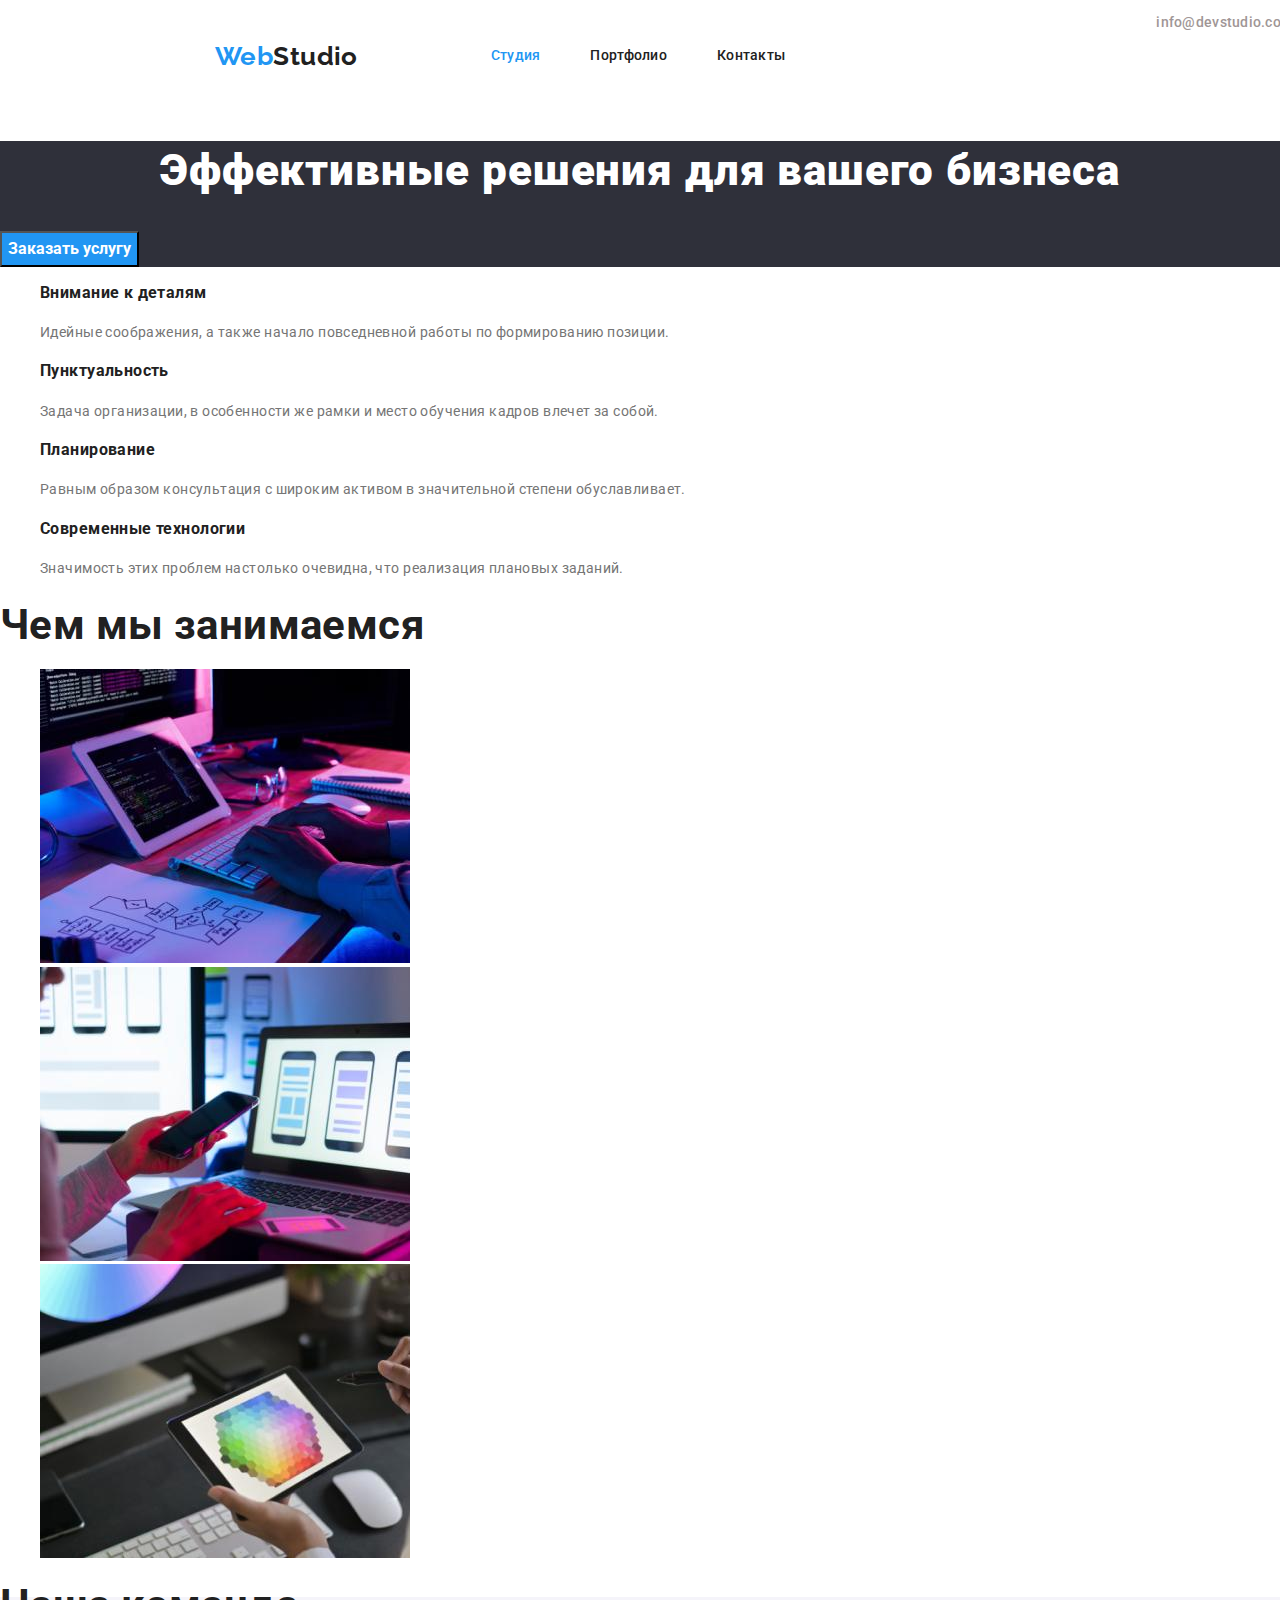
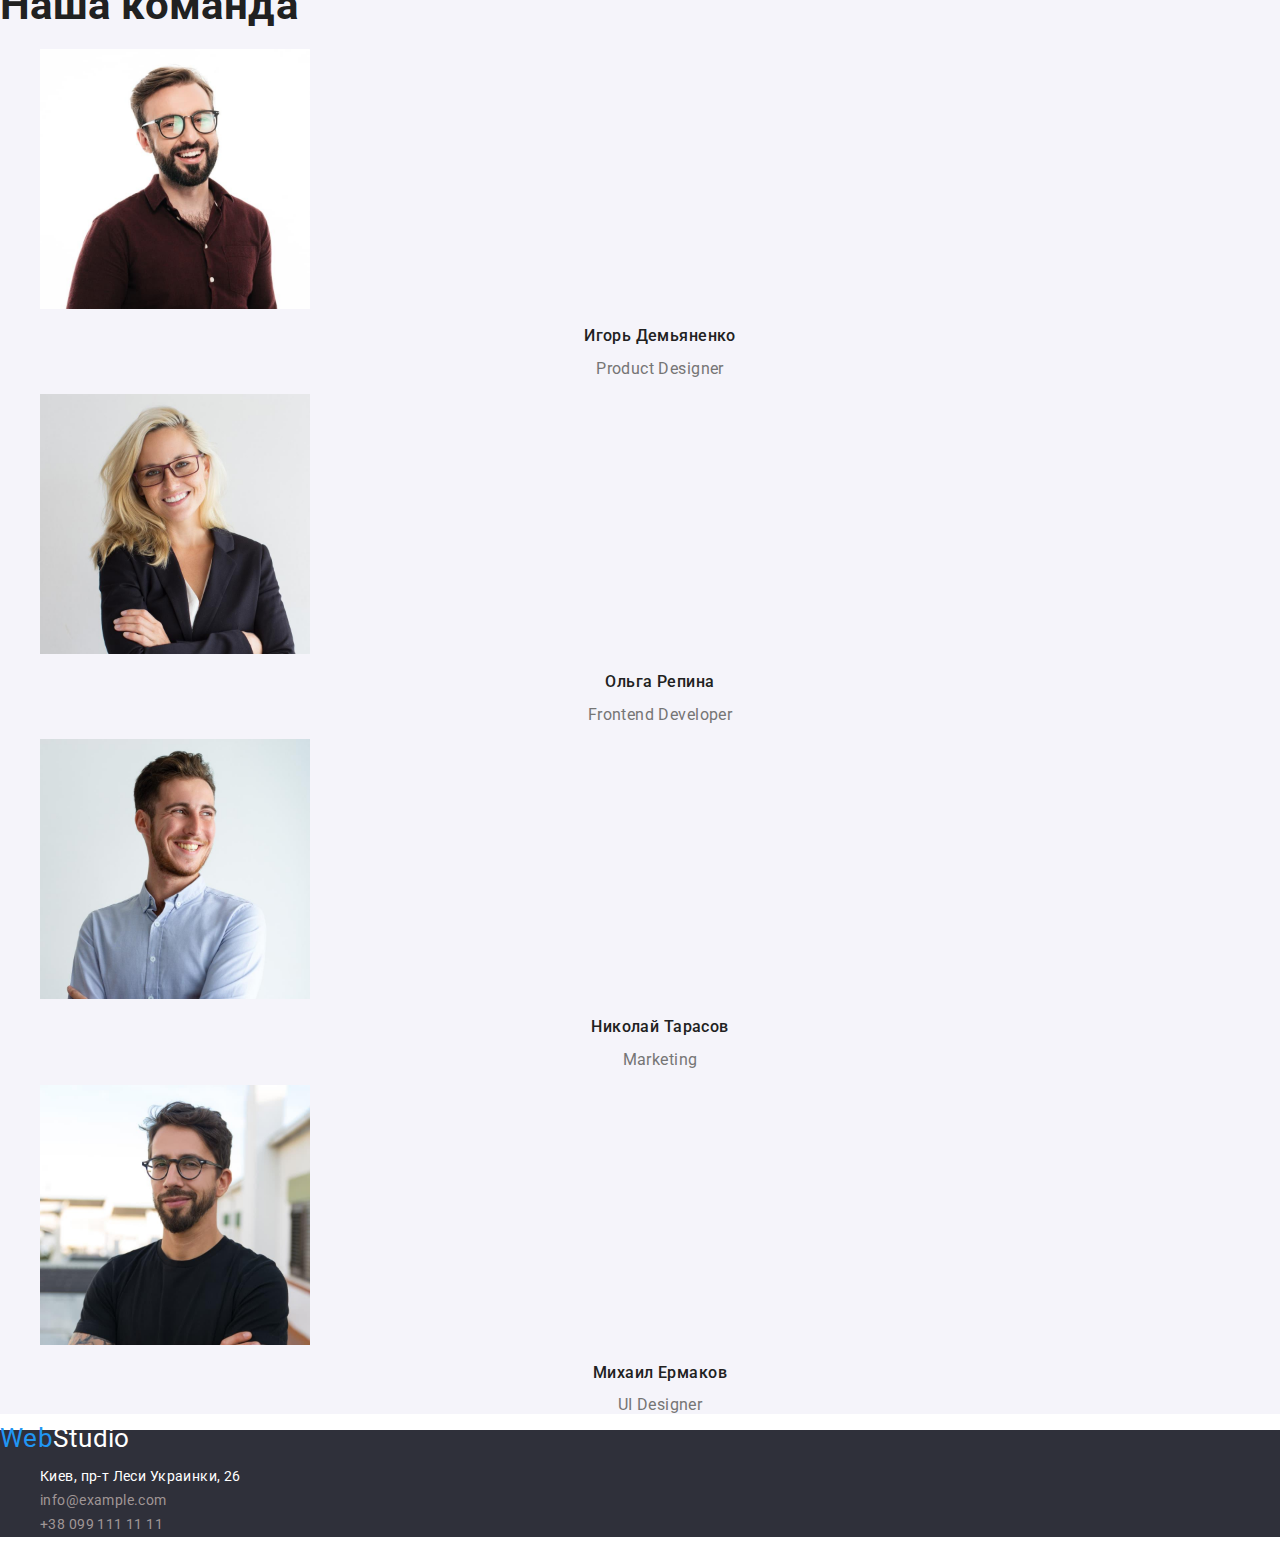
==== index.html @ 5908cf14 "header" ====
<!DOCTYPE html>
<html lang="ru">

<head>
    <meta charset="UTF-8">
    <meta http-equiv="X-UA-Compatible" content="IE=edge">
    <meta name="viewport" content="width=device-width, initial-scale=1.0">
    <title>Document</title>
    <link rel="preconnect" href="https://fonts.googleapis.com">
    <link rel="preconnect" href="https://fonts.gstatic.com" crossorigin>
    <link href="https://fonts.googleapis.com/css2?family=Raleway:wght@700&family=Roboto:wght@400;500;700&display=swap"
        rel="stylesheet">
    <link rel="stylesheet" href="./css/modern-normalize.css">
    <link rel="stylesheet" href="./css/styles.css">
</head>

<body>
    <!--хедер-->
    <header class="header">
        

            <a href="./index.html" class="logo"><span class="accent">Web</span>Studio</a>
            <ul class="site-nav">
                <li class="item"><a href="./index.html" class="link current">Студия</a></li>
                <li class="item"><a href="./portfolio.html" class="link">Портфолио</a></li>
                <li class="item"><a href="" class="link">Контакты</a></li>
            </ul>
        
        <ul class="contact">
            <li class="item"><a href="mailto:info@example.com" class="link">info@devstudio.com</a></li>
            <li class="item"><a href="tel:+380961111111" class="link">+38 096 111 11 11</a></li>
        </ul>
    </header>
    <main>
        <!-- Герой -->
        <section class="hero-text">
            <h1 class="text">Эффективные решения для вашего бизнеса</h1>
            <button type="button" class="button">Заказать услугу</button>
        </section>
        <!-- особеннности -->
        <section>
            <h2 hidden>особенности</h2>
            <ul class="features">
                <li>
                    <h3 class="title">Внимание к деталям</h3>
                    <p class="text">Идейные соображения, а также начало повседневной работы по формированию позиции.</p>
                </li>
                <li>
                    <h3 class="title">Пунктуальность</h3>
                    <p class="text">Задача организации, в особенности же рамки и место обучения кадров влечет за собой.
                    </p>
                </li>
                <li>
                    <h3 class="title">Планирование</h3>
                    <p class="text">Равным образом консультация с широким активом в значительной степени обуславливает.
                    </p>
                </li>
                <li>
                    <h3 class="title">Современные технологии</h3>
                    <p class="text">Значимость этих проблем настолько очевидна, что реализация плановых заданий.</p>
                </li>
            </ul>
        </section>
        <section>
            <!--что мы -->
            <h2 class="subject">Чем мы занимаемся</h2>
            <ul class="list">
                <li>
                    <img src="./images/stydea/we_works1.jpg" alt="пишет код" width="370">
                </li>
                <li>
                    <img src="./images/stydea/we_works2.jpg" alt="создает мобильную версию сайта" width="370">
                </li>
                <li>
                    <img src="./images/stydea/we_works3.jpg" alt="цветовая палитра" width="370">
                </li>
            </ul>
        </section>
        <section class=" box">
            <!--кто мы-->
            <h2 class="box-caption">Наша команда</h2>
            <ul class="items">
                <li>
                    <img src="./images/stydea/egor.jpg" alt="Игорь Демьяненко" width="270">
                    <h3 class="subject">Игорь Демьяненко</h3>
                    <p lang="en" class="desc">Product Designer</p>
                </li>
                <li>
                    <img src="./images/stydea/olga.jpg" alt="Ольга Репина" width="270">
                    <h3 class="subject">Ольга Репина</h3>
                    <p lang="en" class="desc">Frontend Developer</p>
                </li>
                <li>
                    <img src="./images/stydea/nikolay.jpg" alt="Николай Тарасов" width="270">
                    <h3 class="subject">Николай Тарасов</h3>
                    <p lang="en" class="desc">Marketing</p>
                </li>
                <li>
                    <img src="./images/stydea/mehael.jpg" alt="Михаил Ермаков" width="270">
                    <h3 class="subject">Михаил Ермаков</h3>
                    <p lang="en" class="desc">UI Designer</p>
                </li>
            </ul>
        </section>
    </main>
    <!--футер-->
    <footer class="footer">



        <a href="./index.html" class="footer-logo"><span class="accent">Web</span>Studio</a>

        <address class="address">
            <ul class="footer-contact">
                <li>
                    <a href="" class="link-accent">Киев, пр-т Леси Украинки, 26</a>
                </li>
                <li>
                    <a href="mailto:info@example.com" class="link">info@example.com</a>
                </li>
                <li>
                    <a href="tel:+380991111111" class="link">+38 099 111 11 11</a>
                </li>
            </ul>
        </address>

    </footer>
</body>

</html>
---- css/styles.css ----
:root {
  --primary-text-color: #757575;
  --title-text-color: #212121;
  --hiro-text-buck-color: #2f303a;
  --accent-color: #2196f3;
  --primary-white-color: #ffffff;
  --footer-contact-color: rgb(160, 150, 150);
  --footer-buck-color: #2f303a;
  --box-buck-color: #f5f4fa;
}

body {
  font-family: 'Roboto', sans-serif;
  color: var(--title-text-color);
  font-size: 14px;
  font-weight: 400;
  line-height: 120%;
  letter-spacing: 0.03em;
}

/* Site nav */
.header {
  display: flex;
  align-items: center;
}
.logo {
  font-family: raleway;
  font-size: 26px;
  font-weight: 700;
  text-decoration: none;
  color: var(--title-text-color);
  margin-left: 215px;
}
.logo .accent {
  color: var(--accent-color);
}

.site-nav {
  display: flex;
  line-height: 110%;
  letter-spacing: 0.02em;
  list-style: none;
  margin-left: 93px;
}
.site-nav .link {
  padding-top: 32px;
  padding-bottom: 32px;
}

.site-nav .item + .item {
  margin-left: 50px;
}

.site-nav .link {
  color: var(--title-text-color);
  font-weight: 500;
  text-decoration: none;
}

.site-nav .link.current {
  color: var(--accent-color);
}

.site-nav .link:hover,
.site-nav .link:focus,
.contact .link:hover,
.contact .link:focus {
  color: var(--accent-color);
}

.contact {
  display: flex;
  list-style: none;
  margin-left: 331px;
}

.contact .item + .item {
  margin-left: 50px;
}

.contact .link {
  font-weight: 500;
  text-decoration: none;
  line-height: 110%;
  letter-spacing: 0.02em;
}
.contact .link {
  color: var(--footer-contact-color);
}

.hero-text {
  background-color: var(--hiro-text-buck-color);
  letter-spacing: 0.06em;
}

.hero-text .text {
  color: var(--primary-white-color);
  font-size: 44px;
  font-weight: 900;
  text-align: center;
  line-height: 136%;
}

.hero-text .button {
  color: var(--primary-white-color);
  background-color: var(--accent-color);
  font-size: 16px;
  font-weight: 700;
  line-height: 190%;
}

.control {
  line-height: 160%;
  list-style: none;
}

.control .button.current {
  color: var(--primary-white-color);
  background-color: var(--accent-color);
}

.control .button {
  font-size: 16px;
  font-weight: 500;
  cursor: pointer;
}

.control .button:hover,
.control .button:focus {
  color: var(--primary-white-color);
  background-color: var(--accent-color);
}

.project {
  list-style: none;
}
.project .title {
  font-size: 18px;
  color: var(--title-text-color);
  font-weight: 700;
  line-height: 200%;
  letter-spacing: 0.06em;
}

.project .desk {
  font-size: 16px;
  color: var(--primary-text-color);
  font-weight: 400;
  line-height: 190%;
}

.features {
  list-style: none;
}

.features .title {
  line-height: 110%;
}

.features .text {
  line-height: 200%;
  color: var(--primary-text-color);
}

.subject {
  font-size: 42px;
  color: var(--title-text-color);
  font-weight: 700;
}

.list {
  list-style: none;
}

.box {
  background-color: var(--box-buck-color);
  list-style: none;
}
.box-caption {
  font-size: 42px;
  font-weight: 700;
}

.items {
  list-style: none;
}
.items .subject {
  text-align: center;
  font-size: 16px;
  font-weight: 500;
}

.items .desc {
  text-align: center;
  font-size: 16px;
  color: var(--primary-text-color);
}

.footer {
  height: 6.34%;
  background: var(--footer-buck-color);
}

.footer-logo {
  text-decoration: none;
  color: var(--primary-white-color);
  font-size: 26px;
}
.footer-logo .accent {
  color: var(--accent-color);
}

.footer-contact {
  text-decoration: none;
  line-height: 171%;
  /* or 171% */
  letter-spacing: 0.03em;
  color: var(--primary-white-color);
  font-style: normal;
  list-style: none;
}

.footer-contact .link:hover,
.footer-contact .link:focus {
  color: var(--accent-color);
}

.footer-contact .link {
  text-decoration: none;
  list-style: none;
  color: var(--footer-contact-color);
}

.footer-contact .link-accent {
  text-decoration: none;
  list-style: none;
  color: var(--primary-white-color);
}
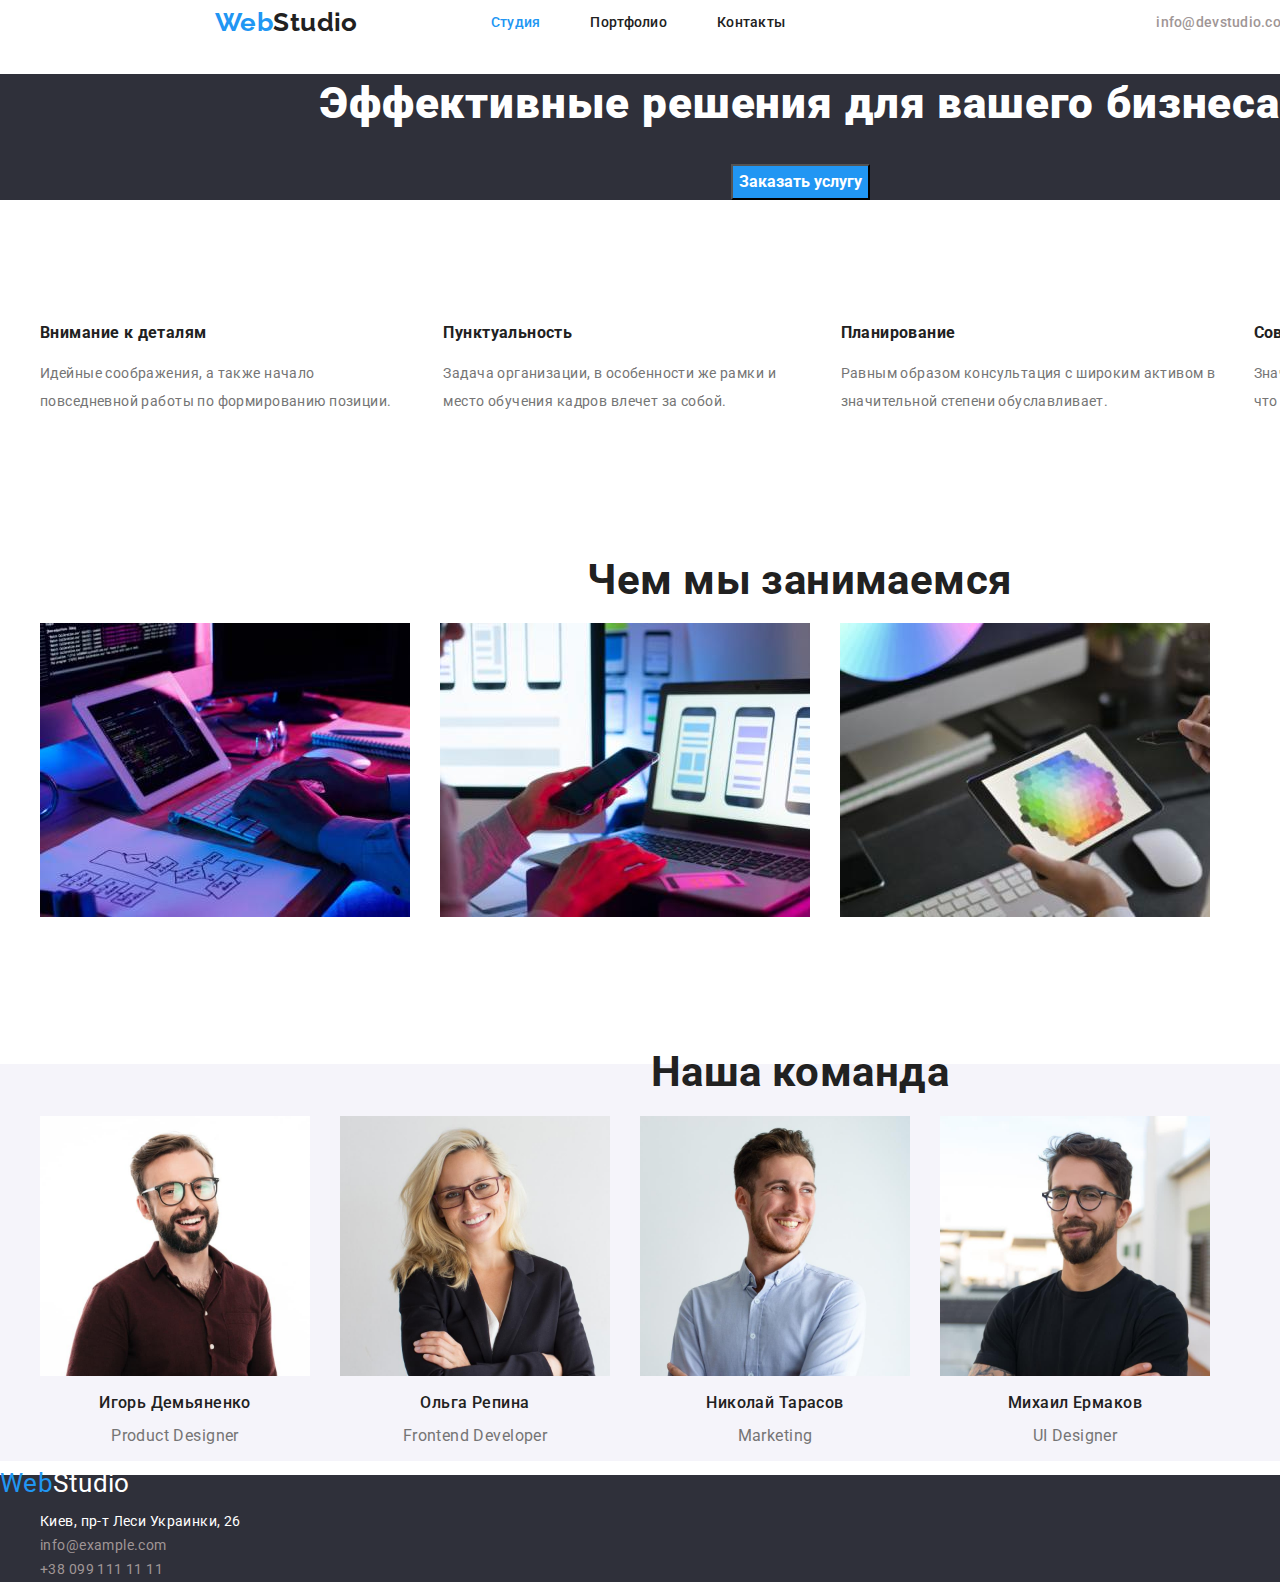
==== commit 3fde8fa7: "index.html" ====
--- a/index.html
+++ b/index.html
@@ -38,64 +38,69 @@
             <button type="button" class="button">Заказать услугу</button>
         </section>
         <!-- особеннности -->
-        <section>
+        <section class="sectionn">
             <h2 hidden>особенности</h2>
             <ul class="features">
-                <li>
+                <li class="item">
                     <h3 class="title">Внимание к деталям</h3>
                     <p class="text">Идейные соображения, а также начало повседневной работы по формированию позиции.</p>
                 </li>
-                <li>
+                <li class="item">
                     <h3 class="title">Пунктуальность</h3>
                     <p class="text">Задача организации, в особенности же рамки и место обучения кадров влечет за собой.
                     </p>
                 </li>
-                <li>
+                <li class="item">
                     <h3 class="title">Планирование</h3>
                     <p class="text">Равным образом консультация с широким активом в значительной степени обуславливает.
                     </p>
                 </li>
-                <li>
+                <li class="item">
                     <h3 class="title">Современные технологии</h3>
                     <p class="text">Значимость этих проблем настолько очевидна, что реализация плановых заданий.</p>
                 </li>
             </ul>
         </section>
-        <section>
-            <!--что мы -->
+
+        <!--что мы -->
+
+        <section class="section">
+            
             <h2 class="subject">Чем мы занимаемся</h2>
             <ul class="list">
-                <li>
+                <li class="img">
                     <img src="./images/stydea/we_works1.jpg" alt="пишет код" width="370">
                 </li>
-                <li>
+                <li class="img">
                     <img src="./images/stydea/we_works2.jpg" alt="создает мобильную версию сайта" width="370">
                 </li>
-                <li>
+                <li class="img">
                     <img src="./images/stydea/we_works3.jpg" alt="цветовая палитра" width="370">
                 </li>
             </ul>
         </section>
+
+<!--кто мы-->
+
         <section class=" box">
-            <!--кто мы-->
             <h2 class="box-caption">Наша команда</h2>
             <ul class="items">
-                <li>
+                <li class="img">
                     <img src="./images/stydea/egor.jpg" alt="Игорь Демьяненко" width="270">
                     <h3 class="subject">Игорь Демьяненко</h3>
                     <p lang="en" class="desc">Product Designer</p>
                 </li>
-                <li>
+                <li class="img">
                     <img src="./images/stydea/olga.jpg" alt="Ольга Репина" width="270">
                     <h3 class="subject">Ольга Репина</h3>
                     <p lang="en" class="desc">Frontend Developer</p>
                 </li>
-                <li>
+                <li class="img">
                     <img src="./images/stydea/nikolay.jpg" alt="Николай Тарасов" width="270">
                     <h3 class="subject">Николай Тарасов</h3>
                     <p lang="en" class="desc">Marketing</p>
                 </li>
-                <li>
+                <li class="img">
                     <img src="./images/stydea/mehael.jpg" alt="Михаил Ермаков" width="270">
                     <h3 class="subject">Михаил Ермаков</h3>
                     <p lang="en" class="desc">UI Designer</p>
--- a/css/styles.css
+++ b/css/styles.css
@@ -10,6 +10,7 @@
 }
 
 body {
+  width: 1600px;
   font-family: 'Roboto', sans-serif;
   color: var(--title-text-color);
   font-size: 14px;
@@ -91,13 +92,13 @@
 .hero-text {
   background-color: var(--hiro-text-buck-color);
   letter-spacing: 0.06em;
+  text-align: center;
 }
 
 .hero-text .text {
   color: var(--primary-white-color);
   font-size: 44px;
   font-weight: 900;
-  text-align: center;
   line-height: 136%;
 }
 
@@ -149,8 +150,18 @@
   line-height: 190%;
 }
 
+/* особенности*/
+.sectionn {
+  padding-top: 94px;
+  padding-bottom: 94px;
+}
 .features {
-  list-style: none;
+  display: flex;
+  list-style: none;
+}
+
+.features .item + .item {
+  margin-left: 30px;
 }
 
 .features .title {
@@ -162,6 +173,22 @@
   color: var(--primary-text-color);
 }
 
+/*  что мы */
+
+.section {
+  padding-bottom: 94px;
+  text-align: center;
+}
+.section .list {
+  display: flex;
+
+  list-style: none;
+}
+
+.section .img + .img {
+  margin-left: 30px;
+}
+
 .subject {
   font-size: 42px;
   color: var(--title-text-color);
@@ -172,11 +199,23 @@
   list-style: none;
 }
 
+/* кто мы*/
+
 .box {
   background-color: var(--box-buck-color);
   list-style: none;
 }
-.box-caption {
+
+.box .items {
+  display: flex;
+}
+
+.box .img + .img {
+  margin-left: 30px;
+}
+
+.box .box-caption {
+  text-align: center;
   font-size: 42px;
   font-weight: 700;
 }
@@ -195,6 +234,8 @@
   font-size: 16px;
   color: var(--primary-text-color);
 }
+
+/* footer */
 
 .footer {
   height: 6.34%;
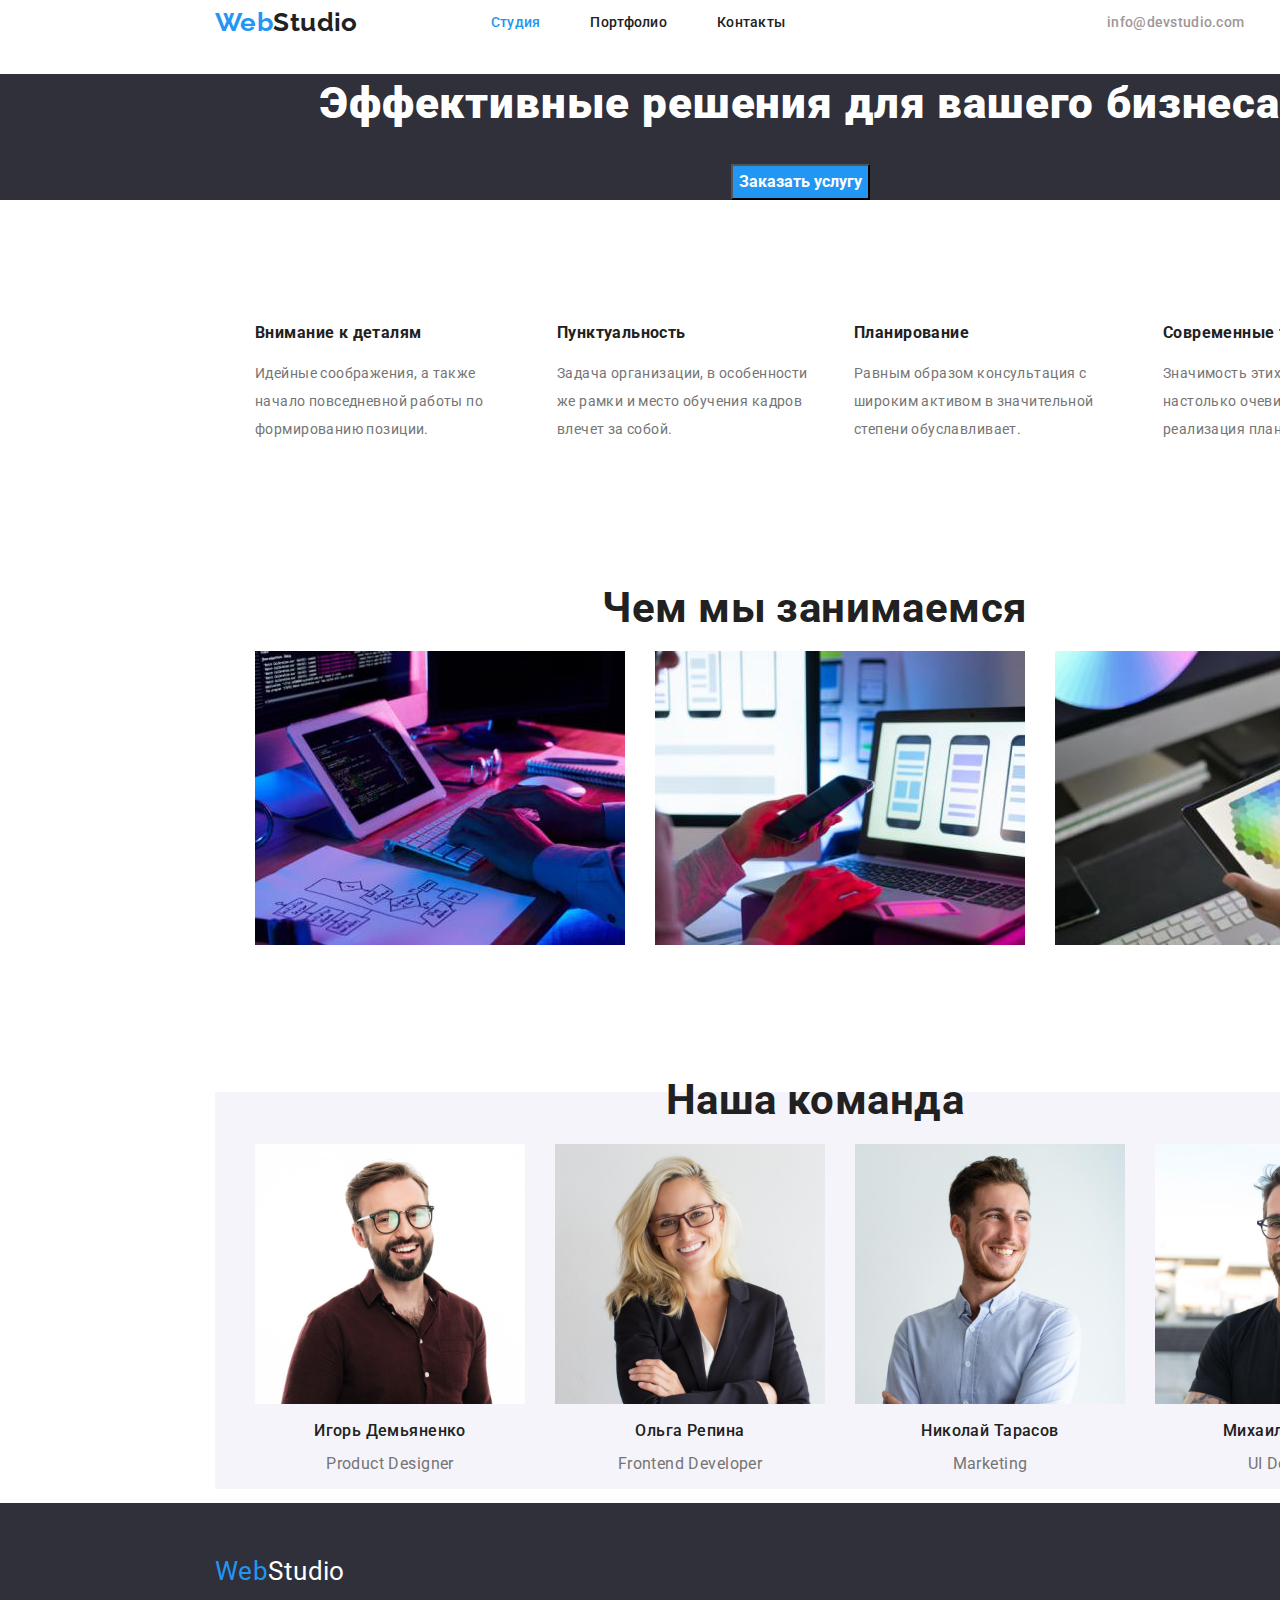
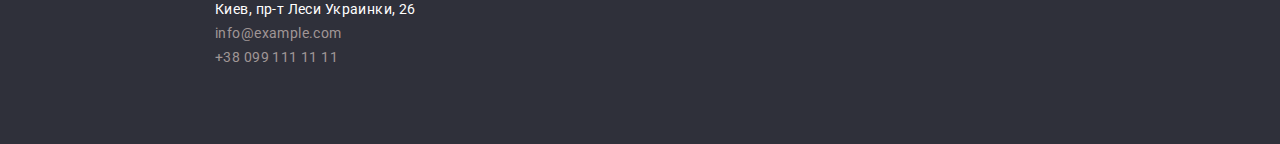
==== commit 84a0e1ab: "первая страница для проверки" ====
--- a/index.html
+++ b/index.html
@@ -16,7 +16,8 @@
 
 <body>
     <!--хедер-->
-    <header class="header">
+    
+    <header class="header container">
         
 
             <a href="./index.html" class="logo"><span class="accent">Web</span>Studio</a>
@@ -38,7 +39,7 @@
             <button type="button" class="button">Заказать услугу</button>
         </section>
         <!-- особеннности -->
-        <section class="sectionn">
+        <section class="sectionn container">
             <h2 hidden>особенности</h2>
             <ul class="features">
                 <li class="item">
@@ -64,7 +65,7 @@
 
         <!--что мы -->
 
-        <section class="section">
+        <section class="section container">
             
             <h2 class="subject">Чем мы занимаемся</h2>
             <ul class="list">
@@ -82,7 +83,7 @@
 
 <!--кто мы-->
 
-        <section class=" box">
+        <section class="box container">
             <h2 class="box-caption">Наша команда</h2>
             <ul class="items">
                 <li class="img">
@@ -112,7 +113,7 @@
     <footer class="footer">
 
 
-
+<div class="container">
         <a href="./index.html" class="footer-logo"><span class="accent">Web</span>Studio</a>
 
         <address class="address">
@@ -128,7 +129,7 @@
                 </li>
             </ul>
         </address>
-
+</div>
     </footer>
 </body>
 
--- a/css/styles.css
+++ b/css/styles.css
@@ -18,7 +18,10 @@
   line-height: 120%;
   letter-spacing: 0.03em;
 }
-
+.container {
+  width: 1200px;
+  margin-left: 215px;
+}
 /* Site nav */
 .header {
   display: flex;
@@ -30,7 +33,6 @@
   font-weight: 700;
   text-decoration: none;
   color: var(--title-text-color);
-  margin-left: 215px;
 }
 .logo .accent {
   color: var(--accent-color);
@@ -72,7 +74,7 @@
 .contact {
   display: flex;
   list-style: none;
-  margin-left: 331px;
+  margin-left: auto;
 }
 
 .contact .item + .item {
@@ -239,9 +241,13 @@
 
 .footer {
   height: 6.34%;
+  padding-top: 60px;
+  padding-bottom: 60px;
   background: var(--footer-buck-color);
 }
-
+.footer-contact {
+  padding-left: 0px;
+}
 .footer-logo {
   text-decoration: none;
   color: var(--primary-white-color);
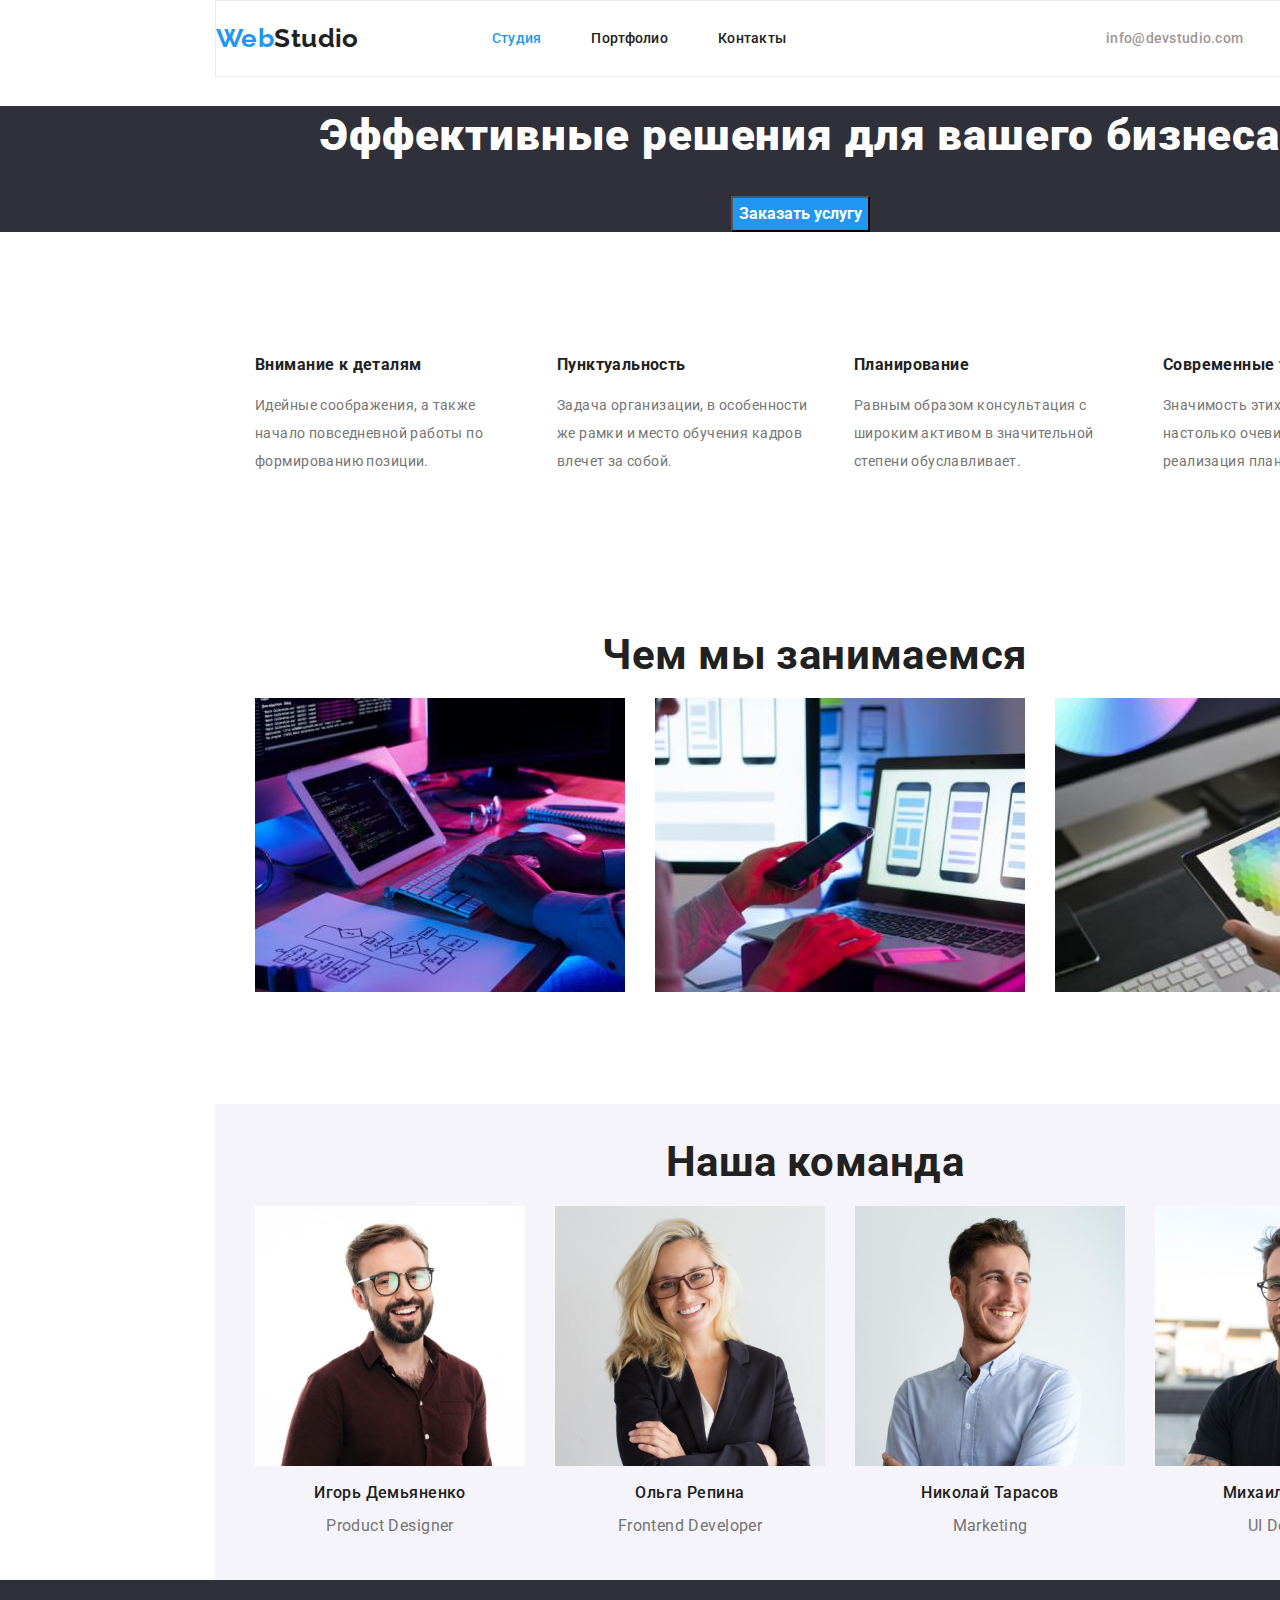
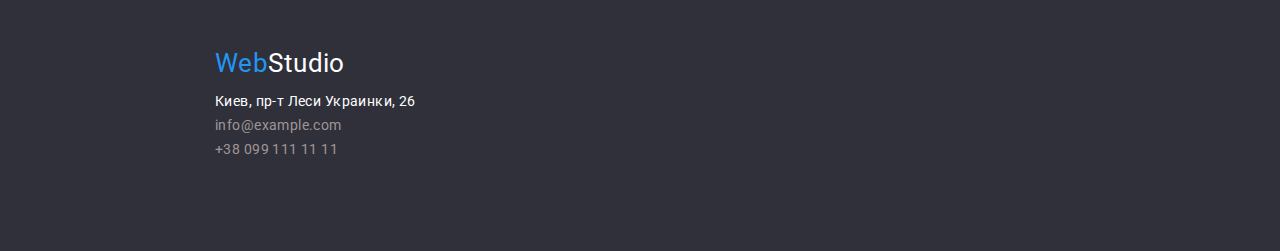
==== commit dc6f32e8: "на первую проверку" ====
--- a/index.html
+++ b/index.html
@@ -17,7 +17,7 @@
 <body>
     <!--хедер-->
     
-    <header class="header container">
+    <header class="header border container">
         
 
             <a href="./index.html" class="logo"><span class="accent">Web</span>Studio</a>
--- a/css/styles.css
+++ b/css/styles.css
@@ -20,12 +20,18 @@
 }
 .container {
   width: 1200px;
+  padding-top: 15px;
+  padding-bottom: 15px;
   margin-left: 215px;
 }
 /* Site nav */
 .header {
   display: flex;
   align-items: center;
+}
+
+.border {
+  border: 1px solid #ececec;
 }
 .logo {
   font-family: raleway;
@@ -113,6 +119,8 @@
 }
 
 .control {
+  display: flex;
+  margin-left: 280px;
   line-height: 160%;
   list-style: none;
 }
@@ -122,6 +130,10 @@
   background-color: var(--accent-color);
 }
 
+.control .items + .items {
+  margin-left: 8px;
+  align-items: center;
+}
 .control .button {
   font-size: 16px;
   font-weight: 500;
@@ -135,8 +147,16 @@
 }
 
 .project {
-  list-style: none;
-}
+  display: flex;
+  list-style: none;
+  flex-wrap: wrap;
+  padding: 0px;
+}
+
+.project .list + .list {
+  margin-left: 30px;
+}
+
 .project .title {
   font-size: 18px;
   color: var(--title-text-color);
@@ -185,6 +205,12 @@
   display: flex;
 
   list-style: none;
+}
+
+.img {
+  display: block;
+  max-width: 100%;
+  height: auto;
 }
 
 .section .img + .img {
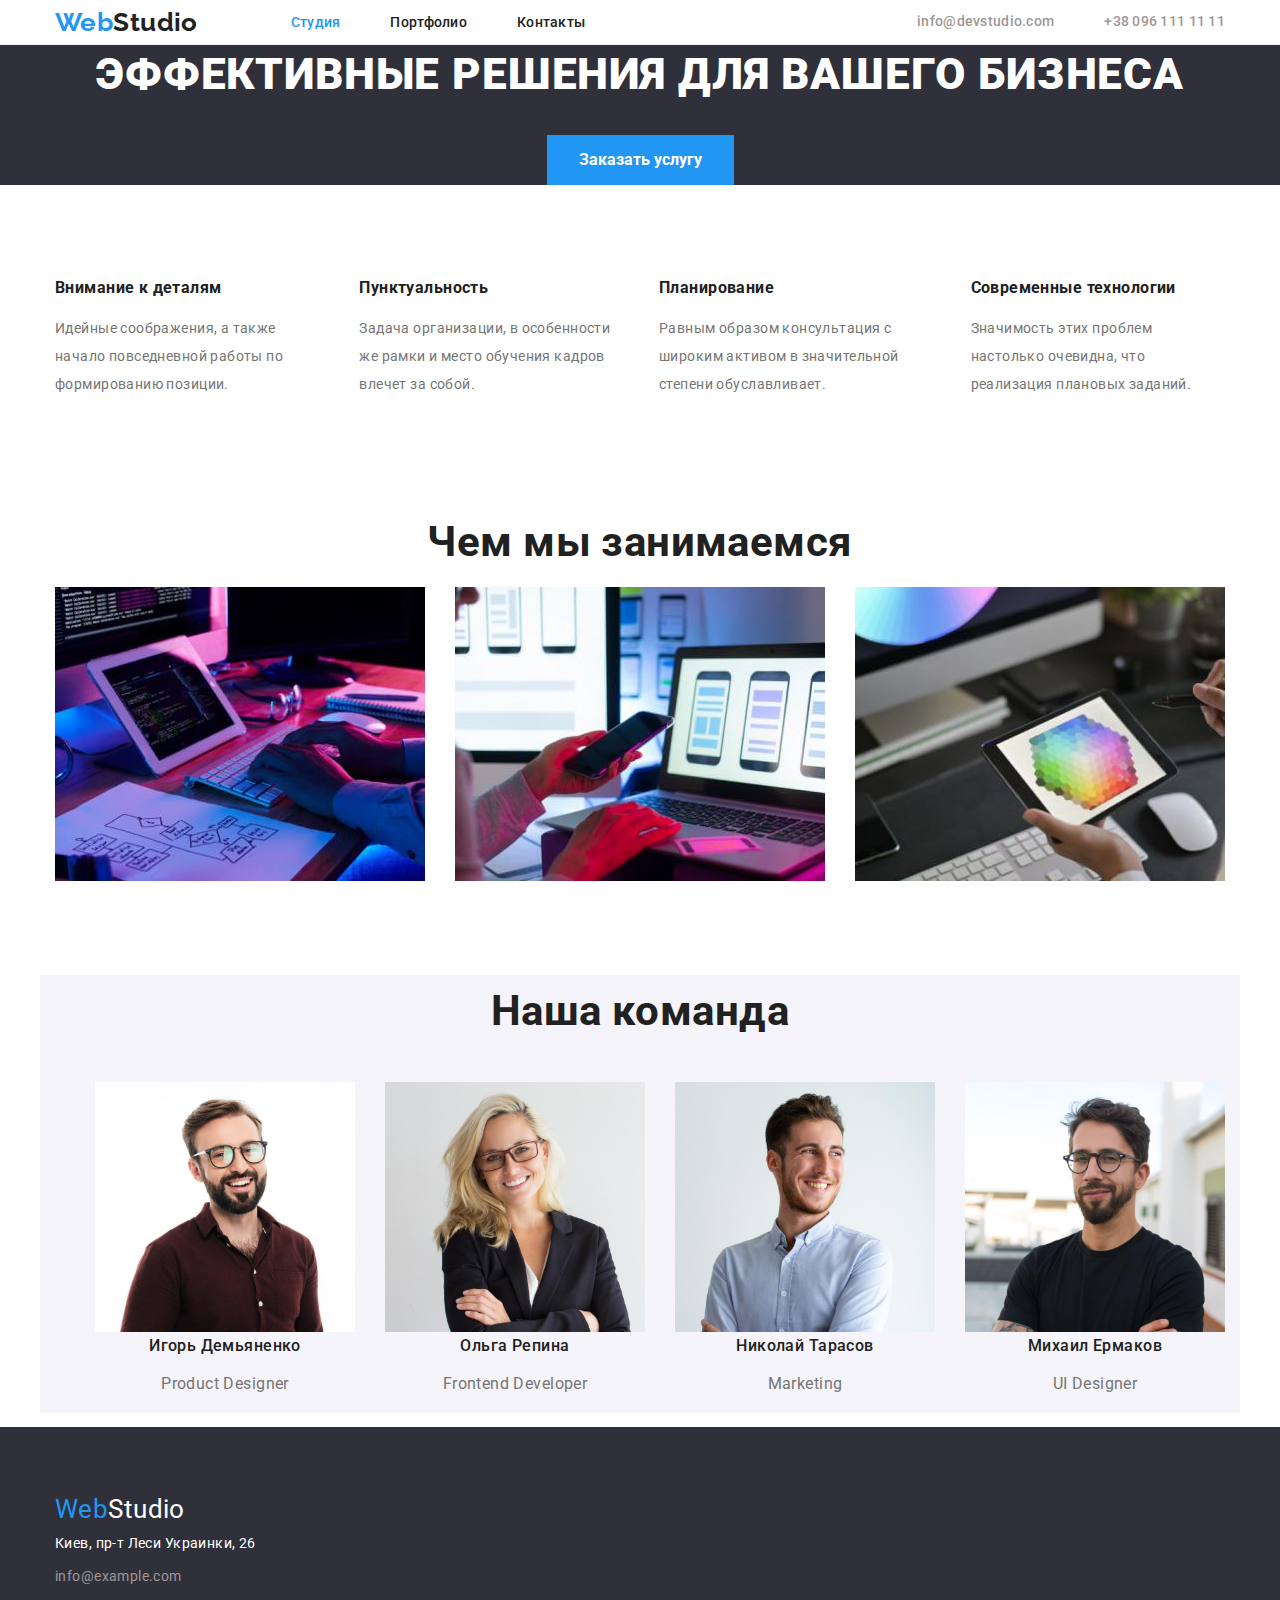
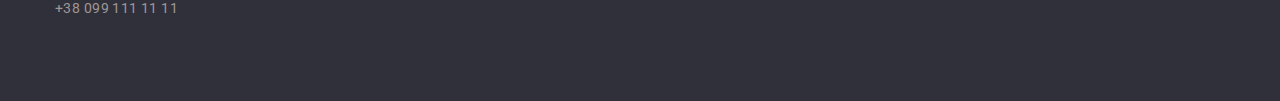
==== commit 10d82fdd: "дз после первой  проверки" ====
--- a/index.html
+++ b/index.html
@@ -17,20 +17,21 @@
 <body>
     <!--хедер-->
     
-    <header class="header border container">
-        
+    <header class="header">
+        <div class="container-header container">
 
-            <a href="./index.html" class="logo"><span class="accent">Web</span>Studio</a>
-            <ul class="site-nav">
+            <a href="./index.html" class="logo link"><span class="accent">Web</span>Studio</a>
+            <ul class="site-nav list">
                 <li class="item"><a href="./index.html" class="link current">Студия</a></li>
                 <li class="item"><a href="./portfolio.html" class="link">Портфолио</a></li>
                 <li class="item"><a href="" class="link">Контакты</a></li>
             </ul>
         
-        <ul class="contact">
+        <ul class="contact list">
             <li class="item"><a href="mailto:info@example.com" class="link">info@devstudio.com</a></li>
             <li class="item"><a href="tel:+380961111111" class="link">+38 096 111 11 11</a></li>
         </ul>
+        </div>
     </header>
     <main>
         <!-- Герой -->
@@ -39,9 +40,10 @@
             <button type="button" class="button">Заказать услугу</button>
         </section>
         <!-- особеннности -->
-        <section class="sectionn container">
-            <h2 hidden>особенности</h2>
-            <ul class="features">
+        <section class="sectionn">
+            <div class="container">
+            <h2 class="hidden" >особенности</h2>
+            <ul class="features list">
                 <li class="item">
                     <h3 class="title">Внимание к деталям</h3>
                     <p class="text">Идейные соображения, а также начало повседневной работы по формированию позиции.</p>
@@ -61,12 +63,13 @@
                     <p class="text">Значимость этих проблем настолько очевидна, что реализация плановых заданий.</p>
                 </li>
             </ul>
+            </div>
         </section>
 
         <!--что мы -->
 
-        <section class="section container">
-            
+        <section class="section ">
+            <div class="container">
             <h2 class="subject">Чем мы занимаемся</h2>
             <ul class="list">
                 <li class="img">
@@ -79,6 +82,7 @@
                     <img src="./images/stydea/we_works3.jpg" alt="цветовая палитра" width="370">
                 </li>
             </ul>
+            </div>
         </section>
 
 <!--кто мы-->
@@ -117,14 +121,14 @@
         <a href="./index.html" class="footer-logo"><span class="accent">Web</span>Studio</a>
 
         <address class="address">
-            <ul class="footer-contact">
-                <li>
+            <ul class="footer-contact list">
+                <li class="item">
                     <a href="" class="link-accent">Киев, пр-т Леси Украинки, 26</a>
                 </li>
-                <li>
+                <li class="item">
                     <a href="mailto:info@example.com" class="link">info@example.com</a>
                 </li>
-                <li>
+                <li class="item">
                     <a href="tel:+380991111111" class="link">+38 099 111 11 11</a>
                 </li>
             </ul>
--- a/css/styles.css
+++ b/css/styles.css
@@ -7,37 +7,84 @@
   --footer-contact-color: rgb(160, 150, 150);
   --footer-buck-color: #2f303a;
   --box-buck-color: #f5f4fa;
+  --border: #ececec;
+}
+
+html {
+  box-sizing: border-box;
+}
+*,
+*::after,
+*::before {
+  box-sizing: inherit;
+}
+/* Стили для обнуления верхних отступов у элементов */
+h1,
+h2,
+h3,
+h4,
+h5,
+h6,
+p {
+  margin-top: 0;
+}
+/* Класс для обнуления базовых свойств у списков (ul) */
+.list {
+  list-style: none;
+  padding-left: 0;
+  margin: 0;
+}
+/* Класс для обнуления базовых свойств у ссылок */
+.link {
+  text-decoration: none;
+  color: inherit;
+}
+/* Свойства для корректного отображения картинок */
+img {
+  display: block;
+  max-width: 100%;
+  height: auto;
+}
+/* Свойства для обнуления курсива у address */
+
+address {
+  font-style: normal;
+  /* or */
+  font-style: inherit;
 }
 
 body {
-  width: 1600px;
   font-family: 'Roboto', sans-serif;
   color: var(--title-text-color);
   font-size: 14px;
   font-weight: 400;
-  line-height: 120%;
+  line-height: 1.71;
   letter-spacing: 0.03em;
+}
+.hidden {
+  font-size: 0;
 }
 .container {
   width: 1200px;
-  padding-top: 15px;
-  padding-bottom: 15px;
-  margin-left: 215px;
+  padding-right: 15px;
+  padding-left: 15px;
+  margin-left: auto;
+  margin-right: auto;
 }
 /* Site nav */
 .header {
+  border-bottom: 1px solid var(--border);
+}
+
+.container-header {
   display: flex;
   align-items: center;
 }
 
-.border {
-  border: 1px solid #ececec;
-}
 .logo {
   font-family: raleway;
   font-size: 26px;
   font-weight: 700;
-  text-decoration: none;
   color: var(--title-text-color);
 }
 .logo .accent {
@@ -48,7 +95,6 @@
   display: flex;
   line-height: 110%;
   letter-spacing: 0.02em;
-  list-style: none;
   margin-left: 93px;
 }
 .site-nav .link {
@@ -63,7 +109,6 @@
 .site-nav .link {
   color: var(--title-text-color);
   font-weight: 500;
-  text-decoration: none;
 }
 
 .site-nav .link.current {
@@ -79,7 +124,6 @@
 
 .contact {
   display: flex;
-  list-style: none;
   margin-left: auto;
 }
 
@@ -89,7 +133,6 @@
 
 .contact .link {
   font-weight: 500;
-  text-decoration: none;
   line-height: 110%;
   letter-spacing: 0.02em;
 }
@@ -98,6 +141,7 @@
 }
 
 .hero-text {
+  text-transform: uppercase;
   background-color: var(--hiro-text-buck-color);
   letter-spacing: 0.06em;
   text-align: center;
@@ -111,18 +155,28 @@
 }
 
 .hero-text .button {
+  padding-left: 32px;
+  padding-right: 32px;
+  padding-top: 10px;
+  padding-bottom: 10px;
+
+  border: none;
+
   color: var(--primary-white-color);
   background-color: var(--accent-color);
   font-size: 16px;
   font-weight: 700;
   line-height: 190%;
+}
+
+.portfolio {
+  margin-top: 100px;
 }
 
 .control {
   display: flex;
   margin-left: 280px;
   line-height: 160%;
-  list-style: none;
 }
 
 .control .button.current {
@@ -135,9 +189,15 @@
   align-items: center;
 }
 .control .button {
+  padding-left: 22px;
+  padding-right: 22px;
+  padding-top: 6px;
+  padding-bottom: 6px;
+
   font-size: 16px;
   font-weight: 500;
   cursor: pointer;
+  border: none;
 }
 
 .control .button:hover,
@@ -148,7 +208,6 @@
 
 .project {
   display: flex;
-  list-style: none;
   flex-wrap: wrap;
   padding: 0px;
 }
@@ -179,7 +238,6 @@
 }
 .features {
   display: flex;
-  list-style: none;
 }
 
 .features .item + .item {
@@ -203,8 +261,6 @@
 }
 .section .list {
   display: flex;
-
-  list-style: none;
 }
 
 .img {
@@ -218,20 +274,16 @@
 }
 
 .subject {
+  margin-bottom: 10px;
   font-size: 42px;
   color: var(--title-text-color);
   font-weight: 700;
-}
-
-.list {
-  list-style: none;
 }
 
 /* кто мы*/
 
 .box {
   background-color: var(--box-buck-color);
-  list-style: none;
 }
 
 .box .items {
@@ -248,9 +300,6 @@
   font-weight: 700;
 }
 
-.items {
-  list-style: none;
-}
 .items .subject {
   text-align: center;
   font-size: 16px;
@@ -266,11 +315,19 @@
 /* footer */
 
 .footer {
-  height: 6.34%;
   padding-top: 60px;
   padding-bottom: 60px;
   background: var(--footer-buck-color);
 }
+
+.footer .container {
+  margin-bottom: 20px;
+}
+
+.footer .item {
+  margin-bottom: 9px;
+}
+
 .footer-contact {
   padding-left: 0px;
 }
@@ -290,7 +347,6 @@
   letter-spacing: 0.03em;
   color: var(--primary-white-color);
   font-style: normal;
-  list-style: none;
 }
 
 .footer-contact .link:hover,
@@ -300,12 +356,10 @@
 
 .footer-contact .link {
   text-decoration: none;
-  list-style: none;
   color: var(--footer-contact-color);
 }
 
 .footer-contact .link-accent {
   text-decoration: none;
-  list-style: none;
-  color: var(--primary-white-color);
-}
+  color: var(--primary-white-color);
+}
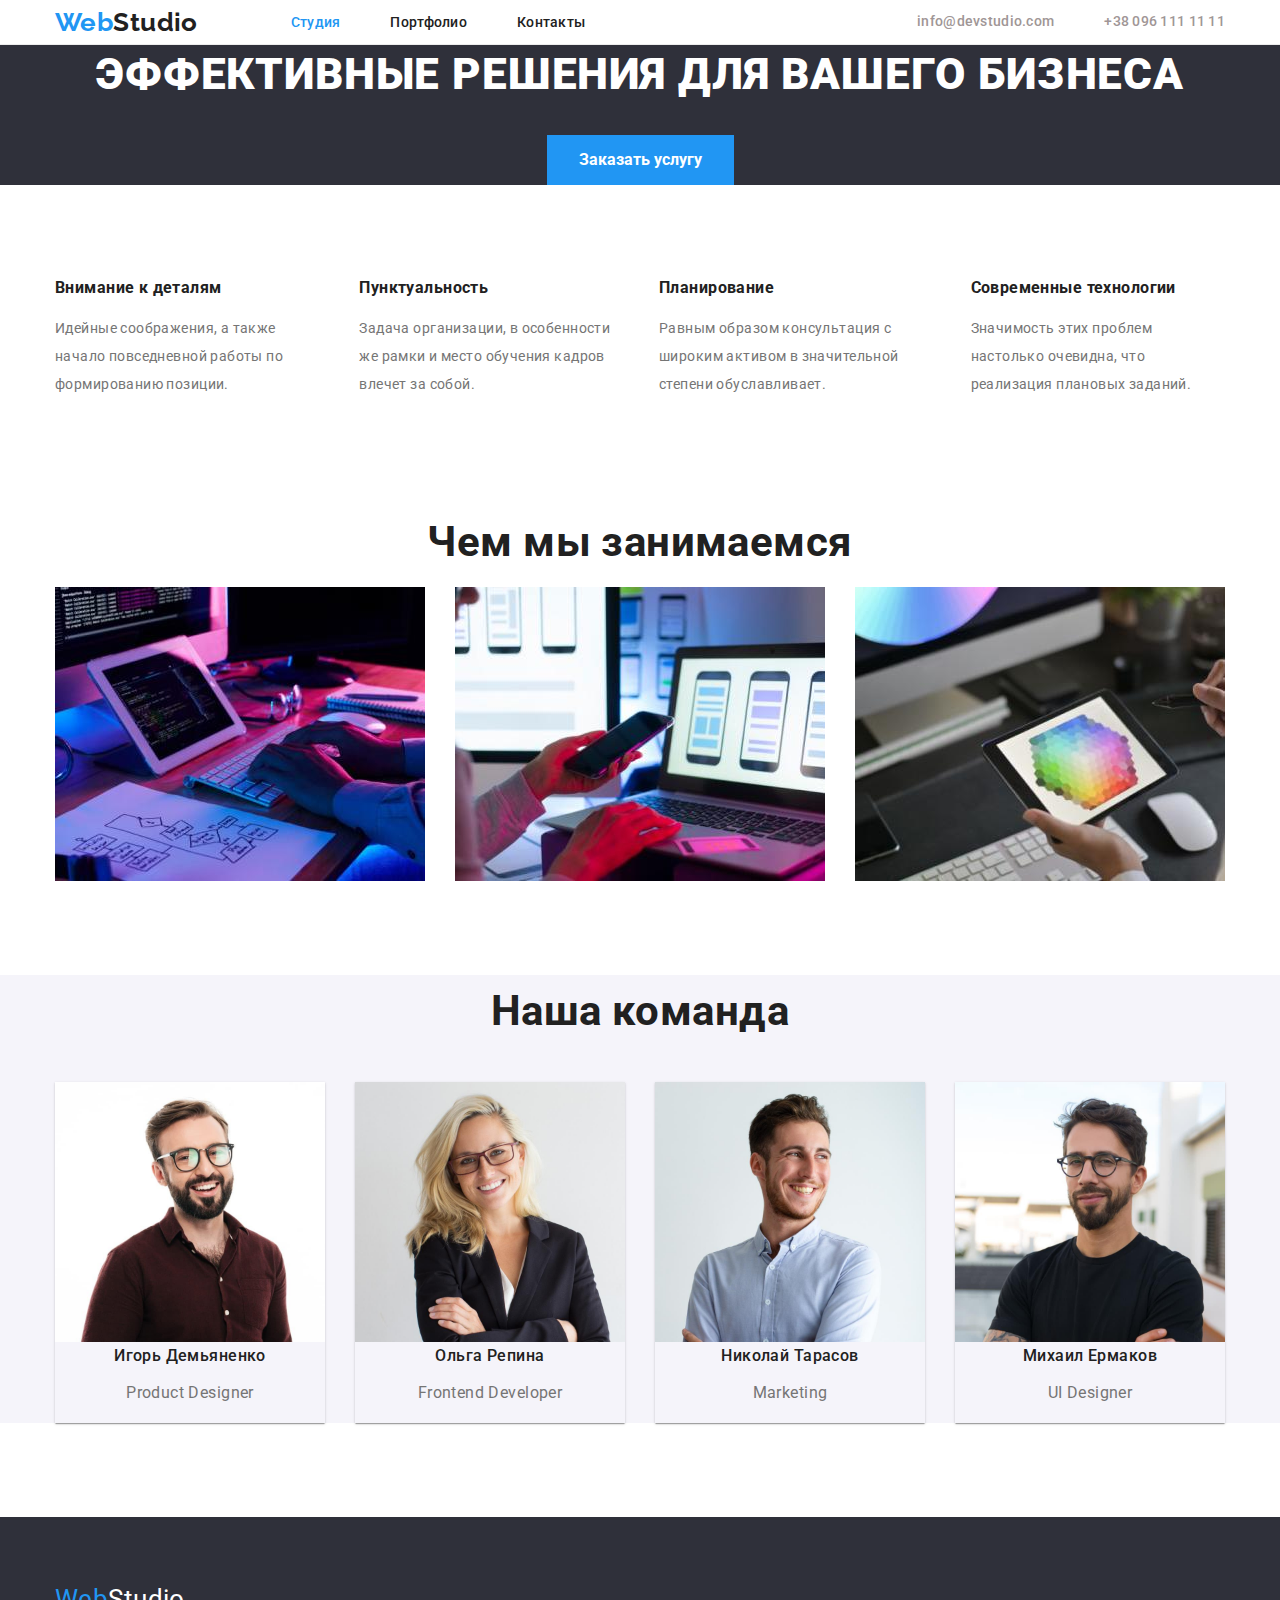
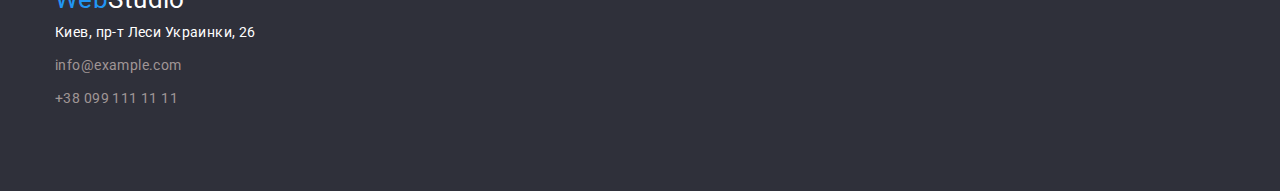
==== commit f7e93fbb: "дз3 на проверку №2" ====
--- a/index.html
+++ b/index.html
@@ -16,7 +16,7 @@
 
 <body>
     <!--хедер-->
-    
+
     <header class="header">
         <div class="container-header container">
 
@@ -26,11 +26,11 @@
                 <li class="item"><a href="./portfolio.html" class="link">Портфолио</a></li>
                 <li class="item"><a href="" class="link">Контакты</a></li>
             </ul>
-        
-        <ul class="contact list">
-            <li class="item"><a href="mailto:info@example.com" class="link">info@devstudio.com</a></li>
-            <li class="item"><a href="tel:+380961111111" class="link">+38 096 111 11 11</a></li>
-        </ul>
+
+            <ul class="contact list">
+                <li class="item"><a href="mailto:info@example.com" class="link">info@devstudio.com</a></li>
+                <li class="item"><a href="tel:+380961111111" class="link">+38 096 111 11 11</a></li>
+            </ul>
         </div>
     </header>
     <main>
@@ -42,27 +42,30 @@
         <!-- особеннности -->
         <section class="sectionn">
             <div class="container">
-            <h2 class="hidden" >особенности</h2>
-            <ul class="features list">
-                <li class="item">
-                    <h3 class="title">Внимание к деталям</h3>
-                    <p class="text">Идейные соображения, а также начало повседневной работы по формированию позиции.</p>
-                </li>
-                <li class="item">
-                    <h3 class="title">Пунктуальность</h3>
-                    <p class="text">Задача организации, в особенности же рамки и место обучения кадров влечет за собой.
-                    </p>
-                </li>
-                <li class="item">
-                    <h3 class="title">Планирование</h3>
-                    <p class="text">Равным образом консультация с широким активом в значительной степени обуславливает.
-                    </p>
-                </li>
-                <li class="item">
-                    <h3 class="title">Современные технологии</h3>
-                    <p class="text">Значимость этих проблем настолько очевидна, что реализация плановых заданий.</p>
-                </li>
-            </ul>
+                <h2 class="hidden">особенности</h2>
+                <ul class="features list">
+                    <li class="item">
+                        <h3 class="title">Внимание к деталям</h3>
+                        <p class="text">Идейные соображения, а также начало повседневной работы по формированию позиции.
+                        </p>
+                    </li>
+                    <li class="item">
+                        <h3 class="title">Пунктуальность</h3>
+                        <p class="text">Задача организации, в особенности же рамки и место обучения кадров влечет за
+                            собой.
+                        </p>
+                    </li>
+                    <li class="item">
+                        <h3 class="title">Планирование</h3>
+                        <p class="text">Равным образом консультация с широким активом в значительной степени
+                            обуславливает.
+                        </p>
+                    </li>
+                    <li class="item">
+                        <h3 class="title">Современные технологии</h3>
+                        <p class="text">Значимость этих проблем настолько очевидна, что реализация плановых заданий.</p>
+                    </li>
+                </ul>
             </div>
         </section>
 
@@ -70,70 +73,72 @@
 
         <section class="section ">
             <div class="container">
-            <h2 class="subject">Чем мы занимаемся</h2>
-            <ul class="list">
-                <li class="img">
-                    <img src="./images/stydea/we_works1.jpg" alt="пишет код" width="370">
-                </li>
-                <li class="img">
-                    <img src="./images/stydea/we_works2.jpg" alt="создает мобильную версию сайта" width="370">
-                </li>
-                <li class="img">
-                    <img src="./images/stydea/we_works3.jpg" alt="цветовая палитра" width="370">
-                </li>
-            </ul>
+                <h2 class="subject">Чем мы занимаемся</h2>
+                <ul class="card-set-list list">
+                    <li class="img">
+                        <img src="./images/stydea/we_works1.jpg" alt="пишет код" width="370">
+                    </li>
+                    <li class="img">
+                        <img src="./images/stydea/we_works2.jpg" alt="создает мобильную версию сайта" width="370">
+                    </li>
+                    <li class="img">
+                        <img src="./images/stydea/we_works3.jpg" alt="цветовая палитра" width="370">
+                    </li>
+                </ul>
             </div>
         </section>
 
-<!--кто мы-->
+        <!--кто мы-->
 
-        <section class="box container">
-            <h2 class="box-caption">Наша команда</h2>
-            <ul class="items">
-                <li class="img">
-                    <img src="./images/stydea/egor.jpg" alt="Игорь Демьяненко" width="270">
-                    <h3 class="subject">Игорь Демьяненко</h3>
-                    <p lang="en" class="desc">Product Designer</p>
-                </li>
-                <li class="img">
-                    <img src="./images/stydea/olga.jpg" alt="Ольга Репина" width="270">
-                    <h3 class="subject">Ольга Репина</h3>
-                    <p lang="en" class="desc">Frontend Developer</p>
-                </li>
-                <li class="img">
-                    <img src="./images/stydea/nikolay.jpg" alt="Николай Тарасов" width="270">
-                    <h3 class="subject">Николай Тарасов</h3>
-                    <p lang="en" class="desc">Marketing</p>
-                </li>
-                <li class="img">
-                    <img src="./images/stydea/mehael.jpg" alt="Михаил Ермаков" width="270">
-                    <h3 class="subject">Михаил Ермаков</h3>
-                    <p lang="en" class="desc">UI Designer</p>
-                </li>
-            </ul>
+        <section class="box">
+            <div class="container">
+                <h2 class="box-caption">Наша команда</h2>
+                <ul class="card-set-master">
+                    <li class="img">
+                        <img src="./images/stydea/egor.jpg" alt="Игорь Демьяненко" width="270">
+                        <h3 class="master">Игорь Демьяненко</h3>
+                        <p lang="en" class="desc">Product Designer</p>
+                    </li>
+                    <li class="img">
+                        <img src="./images/stydea/olga.jpg" alt="Ольга Репина" width="270">
+                        <h3 class="master">Ольга Репина</h3>
+                        <p lang="en" class="desc">Frontend Developer</p>
+                    </li>
+                    <li class="img">
+                        <img src="./images/stydea/nikolay.jpg" alt="Николай Тарасов" width="270">
+                        <h3 class="master">Николай Тарасов</h3>
+                        <p lang="en" class="desc">Marketing</p>
+                    </li>
+                    <li class="img">
+                        <img src="./images/stydea/mehael.jpg" alt="Михаил Ермаков" width="270">
+                        <h3 class="master">Михаил Ермаков</h3>
+                        <p lang="en" class="desc">UI Designer</p>
+                    </li>
+                </ul>
+            </div>
         </section>
     </main>
     <!--футер-->
     <footer class="footer">
 
 
-<div class="container">
-        <a href="./index.html" class="footer-logo"><span class="accent">Web</span>Studio</a>
+        <div class="container">
+            <a href="./index.html" class="footer-logo"><span class="accent">Web</span>Studio</a>
 
-        <address class="address">
-            <ul class="footer-contact list">
-                <li class="item">
-                    <a href="" class="link-accent">Киев, пр-т Леси Украинки, 26</a>
-                </li>
-                <li class="item">
-                    <a href="mailto:info@example.com" class="link">info@example.com</a>
-                </li>
-                <li class="item">
-                    <a href="tel:+380991111111" class="link">+38 099 111 11 11</a>
-                </li>
-            </ul>
-        </address>
-</div>
+            <address class="address">
+                <ul class="footer-contact list">
+                    <li class="item">
+                        <a href="" class="link-accent">Киев, пр-т Леси Украинки, 26</a>
+                    </li>
+                    <li class="item">
+                        <a href="mailto:info@example.com" class="link">info@example.com</a>
+                    </li>
+                    <li class="item">
+                        <a href="tel:+380991111111" class="link">+38 099 111 11 11</a>
+                    </li>
+                </ul>
+            </address>
+        </div>
     </footer>
 </body>
 
--- a/css/styles.css
+++ b/css/styles.css
@@ -8,6 +8,11 @@
   --footer-buck-color: #2f303a;
   --box-buck-color: #f5f4fa;
   --border: #ececec;
+
+  --card-shadow: 0px 2px 1px -1px rgba(0, 0, 0, 0.2),
+    0px 1px 1px 0px rgba(0, 0, 0, 0.14), 0px 1px 3px 0px rgba(0, 0, 0, 0.12);
+
+  --card-set-gap: 30px;
 }
 
 html {
@@ -206,17 +211,20 @@
   background-color: var(--accent-color);
 }
 
-.project {
+.card-set {
   display: flex;
   flex-wrap: wrap;
-  padding: 0px;
-}
-
-.project .list + .list {
-  margin-left: 30px;
-}
-
-.project .title {
+  flex-basis: calc(100% / 3 - var(--card-set-gap));
+  margin-top: calc(-1 * var(--card-set-gap + 50px));
+  margin-left: calc(-1 * var(--card-set-gap));
+}
+
+.card-set .item {
+  margin-top: var(--card-set-gap);
+  margin-left: var(--card-set-gap);
+}
+
+.card-set .title {
   font-size: 18px;
   color: var(--title-text-color);
   font-weight: 700;
@@ -224,7 +232,7 @@
   letter-spacing: 0.06em;
 }
 
-.project .desk {
+.card-set .desk {
   font-size: 16px;
   color: var(--primary-text-color);
   font-weight: 400;
@@ -269,8 +277,17 @@
   height: auto;
 }
 
-.section .img + .img {
-  margin-left: 30px;
+.card-set-list {
+  display: flex;
+  flex-wrap: wrap;
+  flex-basis: calc(100% / 3 - var(--card-set-gap));
+  margin-top: calc(-1 * var(--card-set-gap));
+  margin-left: calc(-1 * var(--card-set-gap));
+}
+
+.card-set-list .img {
+  margin-top: var(--card-set-gap);
+  margin-left: var(--card-set-gap);
 }
 
 .subject {
@@ -286,27 +303,35 @@
   background-color: var(--box-buck-color);
 }
 
-.box .items {
-  display: flex;
-}
-
-.box .img + .img {
-  margin-left: 30px;
-}
-
 .box .box-caption {
   text-align: center;
   font-size: 42px;
   font-weight: 700;
 }
 
-.items .subject {
+.card-set-master {
+  padding: 0px;
+  display: flex;
+  flex-wrap: wrap;
+  flex-basis: calc(100% / 4 - var(--card-set-gap));
+  margin-top: calc(-1 * var(--card-set-gap));
+  margin-left: calc(-1 * var(--card-set-gap));
+}
+
+.card-set-master .img {
+  box-shadow: var(--card-shadow);
+  margin-top: var(--card-set-gap);
+  margin-left: var(--card-set-gap);
+}
+
+.card-set-master .master {
+  margin-bottom: 10px;
   text-align: center;
   font-size: 16px;
   font-weight: 500;
 }
 
-.items .desc {
+.card-set-master .desc {
   text-align: center;
   font-size: 16px;
   color: var(--primary-text-color);
@@ -315,6 +340,7 @@
 /* footer */
 
 .footer {
+  margin-top: 94px;
   padding-top: 60px;
   padding-bottom: 60px;
   background: var(--footer-buck-color);
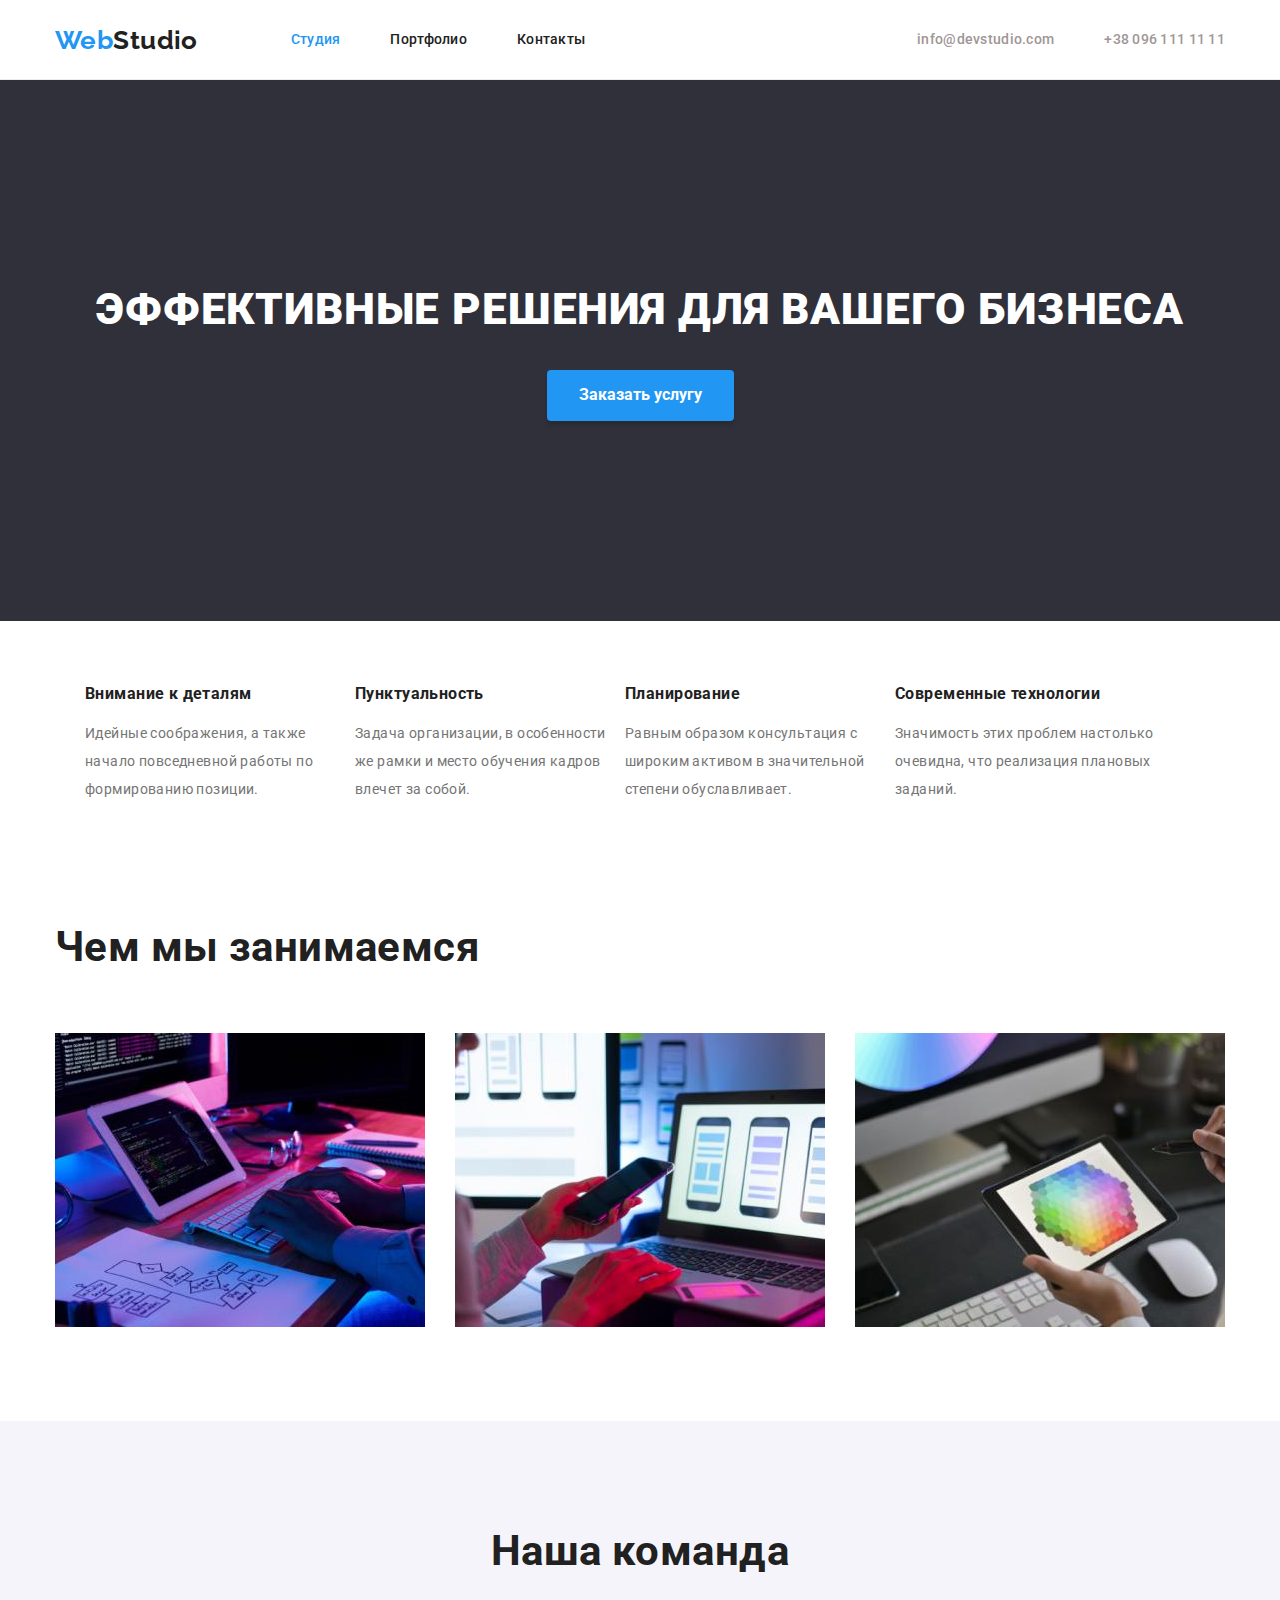
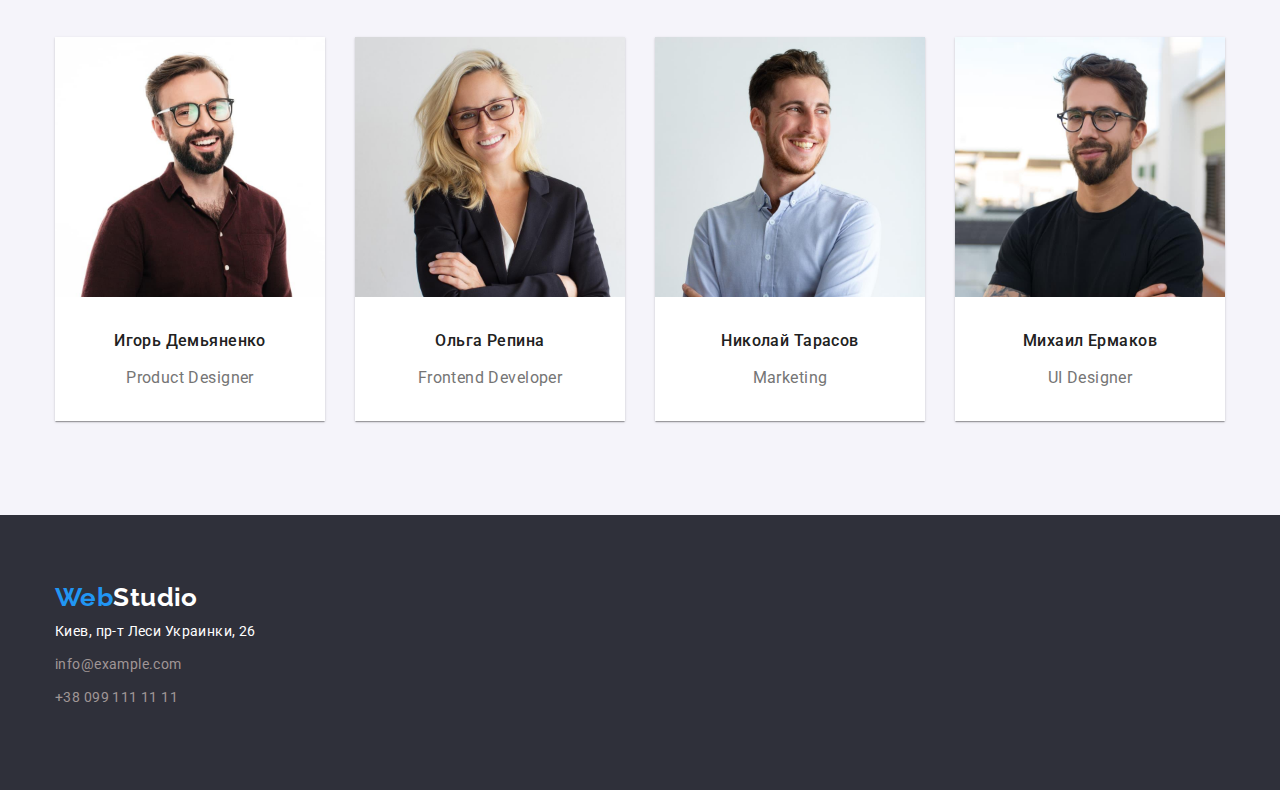
==== commit 6e43c402: "дз. доделки" ====
--- a/index.html
+++ b/index.html
@@ -19,14 +19,14 @@
 
     <header class="header">
         <div class="container-header container">
-
-            <a href="./index.html" class="logo link"><span class="accent">Web</span>Studio</a>
-            <ul class="site-nav list">
-                <li class="item"><a href="./index.html" class="link current">Студия</a></li>
-                <li class="item"><a href="./portfolio.html" class="link">Портфолио</a></li>
-                <li class="item"><a href="" class="link">Контакты</a></li>
-            </ul>
-
+            <nav class="header-nav">
+                <a href="./index.html" class="logo link">Web<span class="accent">Studio</span></a>
+                <ul class="site-nav list">
+                    <li class="item"><a href="./index.html" class="link current">Студия</a></li>
+                    <li class="item"><a href="./portfolio.html" class="link">Портфолио</a></li>
+                    <li class="item"><a href="" class="link">Контакты</a></li>
+                </ul>
+            </nav>
             <ul class="contact list">
                 <li class="item"><a href="mailto:info@example.com" class="link">info@devstudio.com</a></li>
                 <li class="item"><a href="tel:+380961111111" class="link">+38 096 111 11 11</a></li>
@@ -34,13 +34,17 @@
         </div>
     </header>
     <main>
+
         <!-- Герой -->
+
         <section class="hero-text">
-            <h1 class="text">Эффективные решения для вашего бизнеса</h1>
-            <button type="button" class="button">Заказать услугу</button>
+            <div class="container">
+                <h1 class="text">Эффективные решения для вашего бизнеса</h1>
+                <button type="button" class="button">Заказать услугу</button>
+            </div>
         </section>
         <!-- особеннности -->
-        <section class="sectionn">
+        <section class="section">
             <div class="container">
                 <h2 class="hidden">особенности</h2>
                 <ul class="features list">
@@ -69,9 +73,9 @@
             </div>
         </section>
 
-        <!--что мы -->
+        <!--Чем мы занимаемся -->
 
-        <section class="section ">
+        <section class="section work">
             <div class="container">
                 <h2 class="subject">Чем мы занимаемся</h2>
                 <ul class="card-set-list list">
@@ -88,29 +92,29 @@
             </div>
         </section>
 
-        <!--кто мы-->
+        <!--Наша команда-->
 
-        <section class="box">
+        <section class="box section">
             <div class="container">
                 <h2 class="box-caption">Наша команда</h2>
-                <ul class="card-set-master">
-                    <li class="img">
-                        <img src="./images/stydea/egor.jpg" alt="Игорь Демьяненко" width="270">
+                <ul class="card-set-master list">
+                    <li class="item">
+                        <img class="img" src="./images/stydea/egor.jpg" alt="Игорь Демьяненко" width="270">
                         <h3 class="master">Игорь Демьяненко</h3>
                         <p lang="en" class="desc">Product Designer</p>
                     </li>
-                    <li class="img">
-                        <img src="./images/stydea/olga.jpg" alt="Ольга Репина" width="270">
+                    <li class="item">
+                        <img class="img" src="./images/stydea/olga.jpg" alt="Ольга Репина" width="270">
                         <h3 class="master">Ольга Репина</h3>
                         <p lang="en" class="desc">Frontend Developer</p>
                     </li>
-                    <li class="img">
-                        <img src="./images/stydea/nikolay.jpg" alt="Николай Тарасов" width="270">
+                    <li class="item">
+                        <img class="img" src="./images/stydea/nikolay.jpg" alt="Николай Тарасов" width="270">
                         <h3 class="master">Николай Тарасов</h3>
                         <p lang="en" class="desc">Marketing</p>
                     </li>
-                    <li class="img">
-                        <img src="./images/stydea/mehael.jpg" alt="Михаил Ермаков" width="270">
+                    <li class="item">
+                        <img class="img" src="./images/stydea/mehael.jpg" alt="Михаил Ермаков" width="270">
                         <h3 class="master">Михаил Ермаков</h3>
                         <p lang="en" class="desc">UI Designer</p>
                     </li>
@@ -118,13 +122,13 @@
             </div>
         </section>
     </main>
+
     <!--футер-->
+
     <footer class="footer">
+        <div class="container">
 
-
-        <div class="container">
-            <a href="./index.html" class="footer-logo"><span class="accent">Web</span>Studio</a>
-
+            <a href="./index.html" class="footer-logo">Web<span class="accent">Studio</span></a>
             <address class="address">
                 <ul class="footer-contact list">
                     <li class="item">
--- a/css/styles.css
+++ b/css/styles.css
@@ -12,6 +12,8 @@
   --card-shadow: 0px 2px 1px -1px rgba(0, 0, 0, 0.2),
     0px 1px 1px 0px rgba(0, 0, 0, 0.14), 0px 1px 3px 0px rgba(0, 0, 0, 0.12);
 
+  --box-shadow: 0px 4px 4px rgba(0, 0, 0, 0.15);
+
   --card-set-gap: 30px;
 }
 
@@ -66,9 +68,18 @@
   line-height: 1.71;
   letter-spacing: 0.03em;
 }
+
 .hidden {
-  font-size: 0;
-}
+  position: absolute;
+  width: 1px;
+  height: 1px;
+  margin: -1px;
+  padding: 0;
+  overflow: hidden;
+  border: 0;
+  clip: rect(0 0 0 0);
+}
+
 .container {
   width: 1200px;
   padding-right: 15px;
@@ -78,7 +89,12 @@
 }
 /* Site nav */
 .header {
+  line-height: 1.19%;
   border-bottom: 1px solid var(--border);
+}
+.header-nav {
+  display: flex;
+  align-items: center;
 }
 
 .container-header {
@@ -90,10 +106,10 @@
   font-family: raleway;
   font-size: 26px;
   font-weight: 700;
+  color: var(--accent-color);
+}
+.logo .accent {
   color: var(--title-text-color);
-}
-.logo .accent {
-  color: var(--accent-color);
 }
 
 .site-nav {
@@ -102,16 +118,15 @@
   letter-spacing: 0.02em;
   margin-left: 93px;
 }
+
+.site-nav .item + .item {
+  margin-left: 50px;
+}
+
 .site-nav .link {
+  display: block;
   padding-top: 32px;
   padding-bottom: 32px;
-}
-
-.site-nav .item + .item {
-  margin-left: 50px;
-}
-
-.site-nav .link {
   color: var(--title-text-color);
   font-weight: 500;
 }
@@ -146,6 +161,8 @@
 }
 
 .hero-text {
+  padding-top: 200px;
+  padding-bottom: 200px;
   text-transform: uppercase;
   background-color: var(--hiro-text-buck-color);
   letter-spacing: 0.06em;
@@ -153,6 +170,7 @@
 }
 
 .hero-text .text {
+  margin-bottom: 30px;
   color: var(--primary-white-color);
   font-size: 44px;
   font-weight: 900;
@@ -160,6 +178,7 @@
 }
 
 .hero-text .button {
+  border-radius: 4px;
   padding-left: 32px;
   padding-right: 32px;
   padding-top: 10px;
@@ -172,15 +191,13 @@
   font-size: 16px;
   font-weight: 700;
   line-height: 190%;
-}
-
-.portfolio {
-  margin-top: 100px;
+  box-shadow: var(--box-shadow);
 }
 
 .control {
   display: flex;
   margin-left: 280px;
+  margin-bottom: 20px;
   line-height: 160%;
 }
 
@@ -203,12 +220,14 @@
   font-weight: 500;
   cursor: pointer;
   border: none;
+  border-radius: 4px;
 }
 
 .control .button:hover,
 .control .button:focus {
   color: var(--primary-white-color);
   background-color: var(--accent-color);
+  box-shadow: var(--card-shadow);
 }
 
 .card-set {
@@ -217,6 +236,7 @@
   flex-basis: calc(100% / 3 - var(--card-set-gap));
   margin-top: calc(-1 * var(--card-set-gap + 50px));
   margin-left: calc(-1 * var(--card-set-gap));
+  margin-bottom: 94px;
 }
 
 .card-set .item {
@@ -230,6 +250,14 @@
   font-weight: 700;
   line-height: 200%;
   letter-spacing: 0.06em;
+  margin-bottom: 4px;
+}
+
+.card-set .text {
+  padding-top: 20px;
+  padding-bottom: 20px;
+  padding-left: 24px;
+  padding-right: 24px;
 }
 
 .card-set .desk {
@@ -237,19 +265,22 @@
   color: var(--primary-text-color);
   font-weight: 400;
   line-height: 190%;
+  margin-bottom: 0px;
 }
 
 /* особенности*/
-.sectionn {
-  padding-top: 94px;
-  padding-bottom: 94px;
-}
+
 .features {
-  display: flex;
-}
-
-.features .item + .item {
-  margin-left: 30px;
+  justify-content: center;
+  display: flex;
+  flex-wrap: wrap;
+  flex-basis: calc(100% / 4 - var(--card-set-gap));
+  margin-top: calc(-1 * var(--card-set-gap));
+  margin-left: calc(-1 * var(--card-set-gap));
+}
+
+.features .item {
+  width: 270px;
 }
 
 .features .title {
@@ -261,12 +292,17 @@
   color: var(--primary-text-color);
 }
 
-/*  что мы */
+/*  Чем мы занимаемся */
 
 .section {
   padding-bottom: 94px;
-  text-align: center;
-}
+  padding-top: 94px;
+}
+
+.work {
+  padding-top: 0px;
+}
+
 .section .list {
   display: flex;
 }
@@ -291,19 +327,20 @@
 }
 
 .subject {
-  margin-bottom: 10px;
+  margin-bottom: 50px;
   font-size: 42px;
   color: var(--title-text-color);
   font-weight: 700;
 }
 
-/* кто мы*/
+/* Наша команда*/
 
 .box {
   background-color: var(--box-buck-color);
 }
 
 .box .box-caption {
+  margin-bottom: 50px;
   text-align: center;
   font-size: 42px;
   font-weight: 700;
@@ -319,9 +356,18 @@
 }
 
 .card-set-master .img {
+  margin-bottom: 30px;
+}
+.card-set-master .desc {
+  margin-bottom: 30px;
+}
+
+.card-set-master .item {
   box-shadow: var(--card-shadow);
   margin-top: var(--card-set-gap);
   margin-left: var(--card-set-gap);
+
+  background-color: var(--primary-white-color);
 }
 
 .card-set-master .master {
@@ -340,7 +386,6 @@
 /* footer */
 
 .footer {
-  margin-top: 94px;
   padding-top: 60px;
   padding-bottom: 60px;
   background: var(--footer-buck-color);
@@ -350,20 +395,28 @@
   margin-bottom: 20px;
 }
 
-.footer .item {
+.footer-contact .item {
   margin-bottom: 9px;
+}
+
+.footer-contact .item:nth-last-child(1) {
+  margin-bottom: 0px;
 }
 
 .footer-contact {
   padding-left: 0px;
 }
 .footer-logo {
+  margin-bottom: 20px;
+  font-family: raleway;
+  font-size: 26px;
+  font-weight: 700;
   text-decoration: none;
-  color: var(--primary-white-color);
+  color: var(--accent-color);
   font-size: 26px;
 }
 .footer-logo .accent {
-  color: var(--accent-color);
+  color: var(--primary-white-color);
 }
 
 .footer-contact {
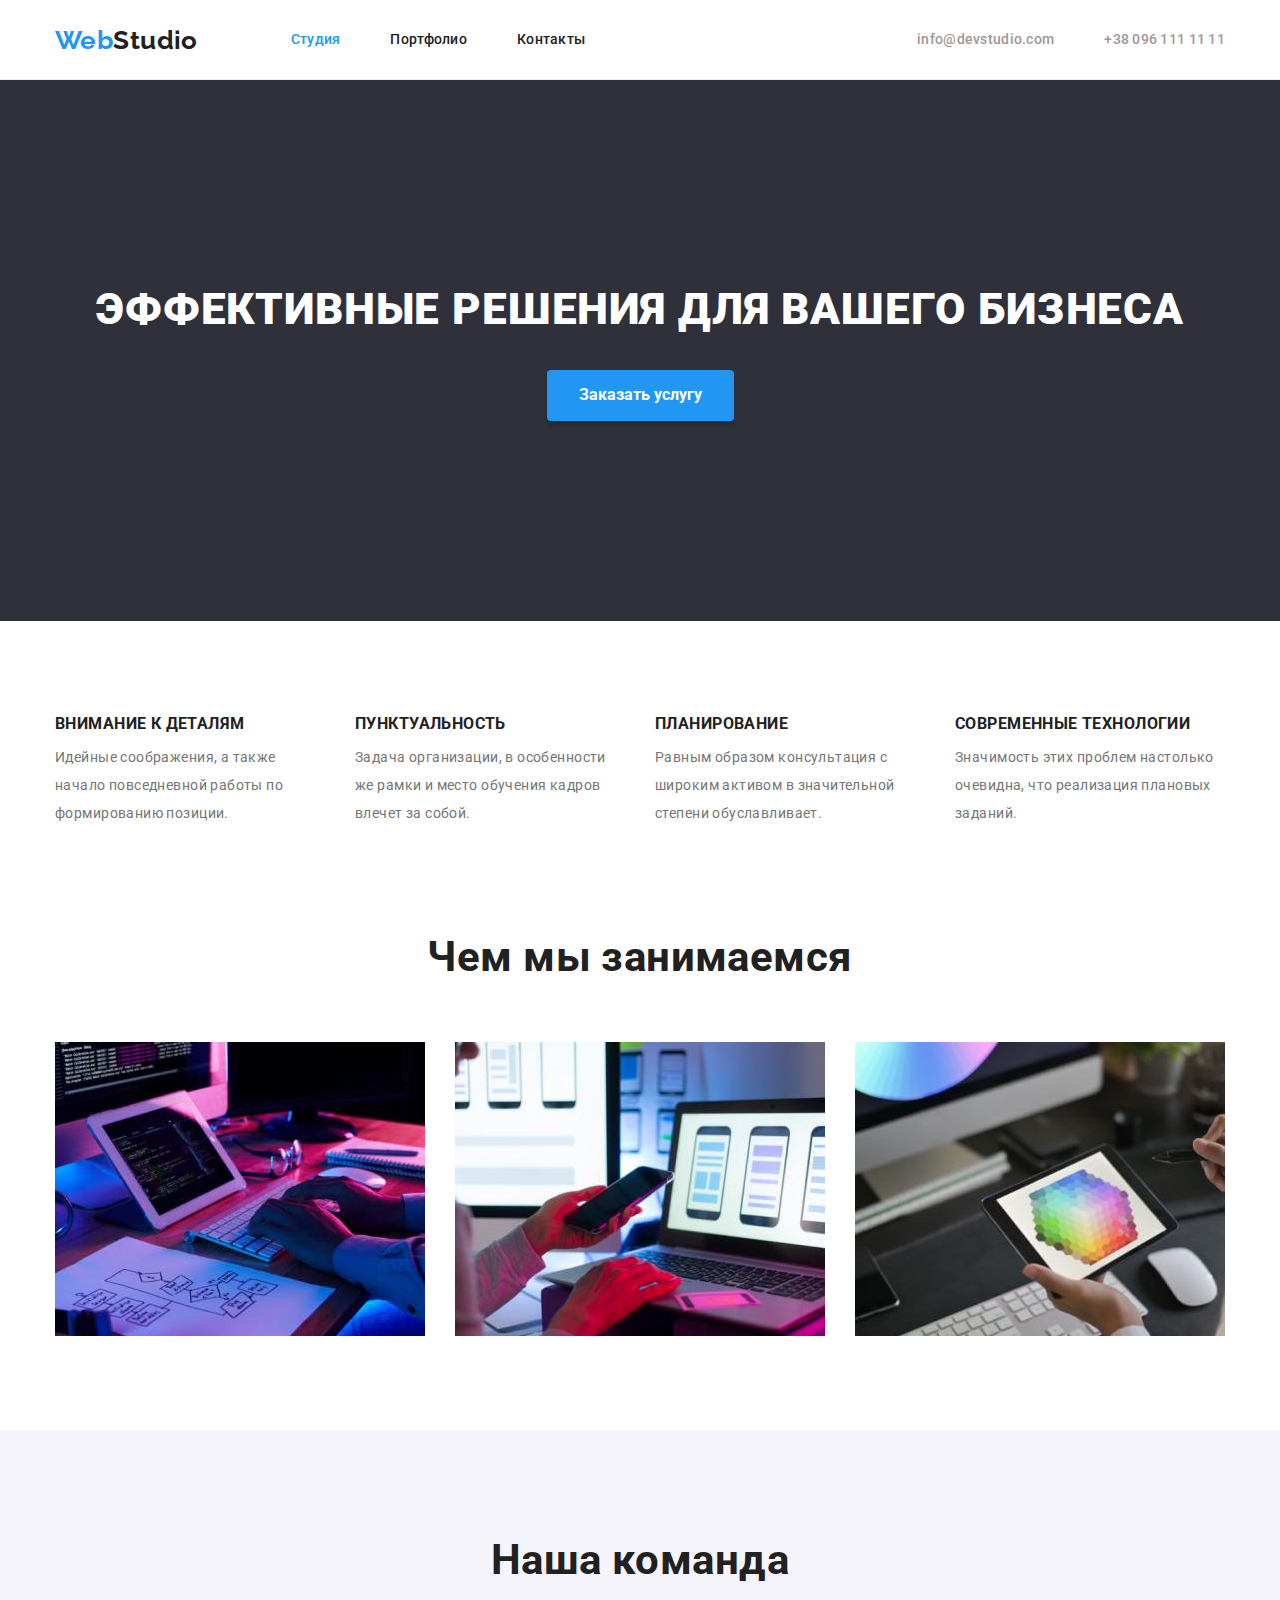
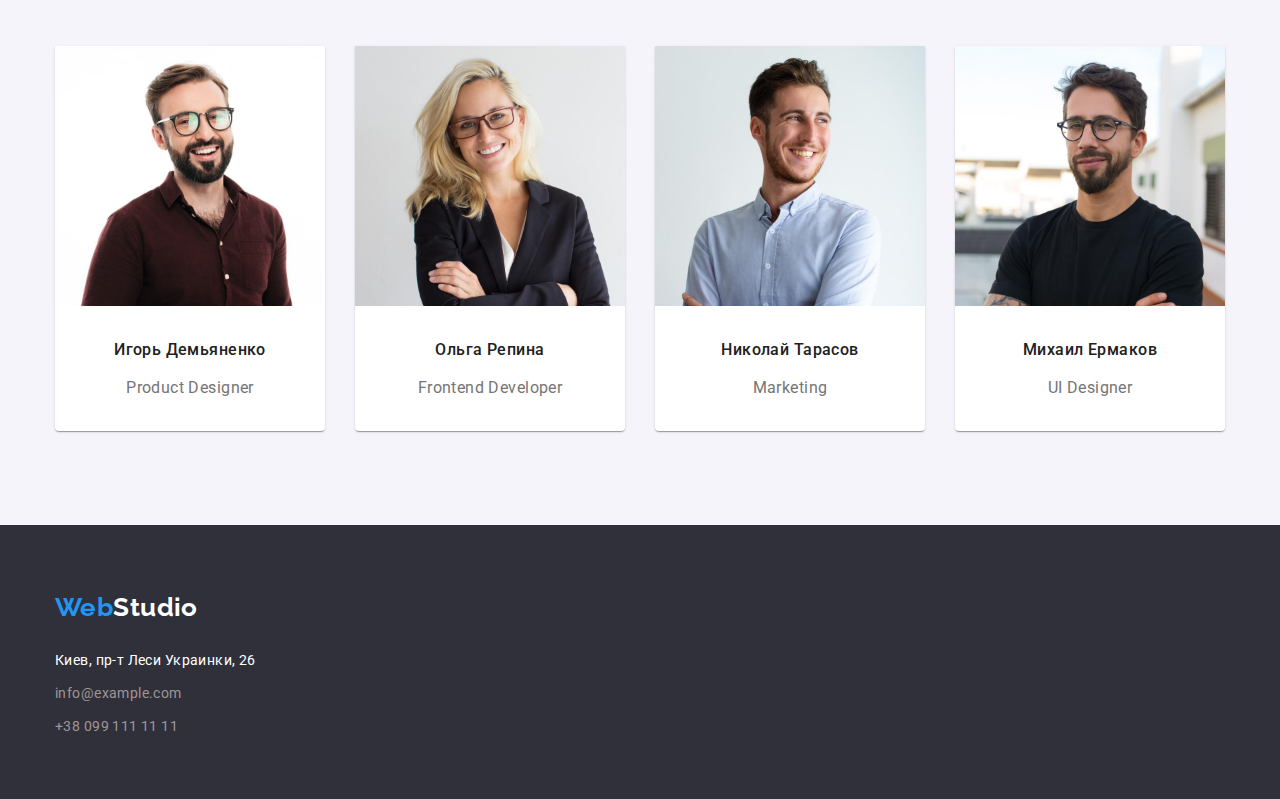
==== commit 3a348a46: "финш" ====
--- a/index.html
+++ b/index.html
@@ -47,25 +47,25 @@
         <section class="section">
             <div class="container">
                 <h2 class="hidden">особенности</h2>
-                <ul class="features list">
-                    <li class="item">
+                <ul class="card-set-list list">
+                    <li class="features-item">
                         <h3 class="title">Внимание к деталям</h3>
                         <p class="text">Идейные соображения, а также начало повседневной работы по формированию позиции.
                         </p>
                     </li>
-                    <li class="item">
+                    <li class="features-item">
                         <h3 class="title">Пунктуальность</h3>
                         <p class="text">Задача организации, в особенности же рамки и место обучения кадров влечет за
                             собой.
                         </p>
                     </li>
-                    <li class="item">
+                    <li class="features-item">
                         <h3 class="title">Планирование</h3>
                         <p class="text">Равным образом консультация с широким активом в значительной степени
                             обуславливает.
                         </p>
                     </li>
-                    <li class="item">
+                    <li class="features-item">
                         <h3 class="title">Современные технологии</h3>
                         <p class="text">Значимость этих проблем настолько очевидна, что реализация плановых заданий.</p>
                     </li>
@@ -79,13 +79,13 @@
             <div class="container">
                 <h2 class="subject">Чем мы занимаемся</h2>
                 <ul class="card-set-list list">
-                    <li class="img">
+                    <li class="work-item">
                         <img src="./images/stydea/we_works1.jpg" alt="пишет код" width="370">
                     </li>
-                    <li class="img">
+                    <li class="work-item">
                         <img src="./images/stydea/we_works2.jpg" alt="создает мобильную версию сайта" width="370">
                     </li>
-                    <li class="img">
+                    <li class="work-item">
                         <img src="./images/stydea/we_works3.jpg" alt="цветовая палитра" width="370">
                     </li>
                 </ul>
@@ -97,23 +97,23 @@
         <section class="box section">
             <div class="container">
                 <h2 class="box-caption">Наша команда</h2>
-                <ul class="card-set-master list">
-                    <li class="item">
+                <ul class="card-set-list list">
+                    <li class="box-item">
                         <img class="img" src="./images/stydea/egor.jpg" alt="Игорь Демьяненко" width="270">
                         <h3 class="master">Игорь Демьяненко</h3>
                         <p lang="en" class="desc">Product Designer</p>
                     </li>
-                    <li class="item">
+                    <li class="box-item">
                         <img class="img" src="./images/stydea/olga.jpg" alt="Ольга Репина" width="270">
                         <h3 class="master">Ольга Репина</h3>
                         <p lang="en" class="desc">Frontend Developer</p>
                     </li>
-                    <li class="item">
+                    <li class="box-item">
                         <img class="img" src="./images/stydea/nikolay.jpg" alt="Николай Тарасов" width="270">
                         <h3 class="master">Николай Тарасов</h3>
                         <p lang="en" class="desc">Marketing</p>
                     </li>
-                    <li class="item">
+                    <li class="box-item">
                         <img class="img" src="./images/stydea/mehael.jpg" alt="Михаил Ермаков" width="270">
                         <h3 class="master">Михаил Ермаков</h3>
                         <p lang="en" class="desc">UI Designer</p>
--- a/css/styles.css
+++ b/css/styles.css
@@ -8,6 +8,7 @@
   --footer-buck-color: #2f303a;
   --box-buck-color: #f5f4fa;
   --border: #ececec;
+  --border-projecc: #eeeeee;
 
   --card-shadow: 0px 2px 1px -1px rgba(0, 0, 0, 0.2),
     0px 1px 1px 0px rgba(0, 0, 0, 0.14), 0px 1px 3px 0px rgba(0, 0, 0, 0.12);
@@ -35,6 +36,10 @@
 p {
   margin-top: 0;
 }
+p:last-child {
+  margin-bottom: 0;
+}
+
 /* Класс для обнуления базовых свойств у списков (ul) */
 .list {
   list-style: none;
@@ -56,14 +61,13 @@
 
 address {
   font-style: normal;
-  /* or */
-  font-style: inherit;
 }
 
 body {
   font-family: 'Roboto', sans-serif;
   color: var(--title-text-color);
   font-size: 14px;
+  font-style: normal;
   font-weight: 400;
   line-height: 1.71;
   letter-spacing: 0.03em;
@@ -195,22 +199,25 @@
 }
 
 .control {
-  display: flex;
-  margin-left: 280px;
-  margin-bottom: 20px;
+  justify-content: center;
+  display: flex;
+
+  margin-bottom: 50px;
   line-height: 160%;
 }
 
 .control .button.current {
   color: var(--primary-white-color);
   background-color: var(--accent-color);
-}
-
-.control .items + .items {
+  box-shadow: var(--card-shadow);
+}
+
+.control .items:not(:last-child) {
   margin-left: 8px;
   align-items: center;
 }
 .control .button {
+  align-items: center;
   padding-left: 22px;
   padding-right: 22px;
   padding-top: 6px;
@@ -230,21 +237,13 @@
   box-shadow: var(--card-shadow);
 }
 
-.card-set {
-  display: flex;
-  flex-wrap: wrap;
-  flex-basis: calc(100% / 3 - var(--card-set-gap));
-  margin-top: calc(-1 * var(--card-set-gap + 50px));
-  margin-left: calc(-1 * var(--card-set-gap));
-  margin-bottom: 94px;
-}
-
-.card-set .item {
-  margin-top: var(--card-set-gap);
-  margin-left: var(--card-set-gap);
-}
-
-.card-set .title {
+.project-item {
+  flex-basis: calc(100% / 3 - 30px);
+  margin-top: 30px;
+  margin-left: 30px;
+}
+
+.project-title {
   font-size: 18px;
   color: var(--title-text-color);
   font-weight: 700;
@@ -253,11 +252,14 @@
   margin-bottom: 4px;
 }
 
-.card-set .text {
+.project-text-bottom {
   padding-top: 20px;
   padding-bottom: 20px;
   padding-left: 24px;
   padding-right: 24px;
+
+  border: 1px solid;
+  border-color: var(--border-projecc);
 }
 
 .card-set .desk {
@@ -270,24 +272,19 @@
 
 /* особенности*/
 
-.features {
-  justify-content: center;
-  display: flex;
-  flex-wrap: wrap;
-  flex-basis: calc(100% / 4 - var(--card-set-gap));
-  margin-top: calc(-1 * var(--card-set-gap));
-  margin-left: calc(-1 * var(--card-set-gap));
-}
-
-.features .item {
-  width: 270px;
-}
-
-.features .title {
+.features-item {
+  flex-basis: calc(100% / 4 - 30px);
+  margin-left: 30px;
+  margin-top: 30px;
+}
+
+.features-item .title {
+  margin-bottom: 10px;
   line-height: 110%;
-}
-
-.features .text {
+  text-transform: uppercase;
+}
+
+.features-item .text {
   line-height: 200%;
   color: var(--primary-text-color);
 }
@@ -303,11 +300,10 @@
   padding-top: 0px;
 }
 
-.section .list {
-  display: flex;
-}
-
-.img {
+.work-item {
+  flex-basis: calc(100% / 3 - 30px);
+  margin-left: 30px;
+  margin-top: 30px;
   display: block;
   max-width: 100%;
   height: auto;
@@ -316,17 +312,13 @@
 .card-set-list {
   display: flex;
   flex-wrap: wrap;
-  flex-basis: calc(100% / 3 - var(--card-set-gap));
+
   margin-top: calc(-1 * var(--card-set-gap));
   margin-left: calc(-1 * var(--card-set-gap));
 }
 
-.card-set-list .img {
-  margin-top: var(--card-set-gap);
-  margin-left: var(--card-set-gap);
-}
-
 .subject {
+  text-align: center;
   margin-bottom: 50px;
   font-size: 42px;
   color: var(--title-text-color);
@@ -346,23 +338,13 @@
   font-weight: 700;
 }
 
-.card-set-master {
-  padding: 0px;
-  display: flex;
-  flex-wrap: wrap;
-  flex-basis: calc(100% / 4 - var(--card-set-gap));
-  margin-top: calc(-1 * var(--card-set-gap));
-  margin-left: calc(-1 * var(--card-set-gap));
-}
-
-.card-set-master .img {
-  margin-bottom: 30px;
-}
-.card-set-master .desc {
-  margin-bottom: 30px;
-}
-
-.card-set-master .item {
+.box-item {
+  padding-bottom: 30px;
+  flex-basis: calc(100% / 4 - 30px);
+  margin-top: 30px;
+  margin-left: 30px;
+
+  border-radius: 0px 0px 4px 4px;
   box-shadow: var(--card-shadow);
   margin-top: var(--card-set-gap);
   margin-left: var(--card-set-gap);
@@ -370,14 +352,18 @@
   background-color: var(--primary-white-color);
 }
 
-.card-set-master .master {
+.box-item .img {
+  margin-bottom: 30px;
+}
+
+.box-item .master {
   margin-bottom: 10px;
   text-align: center;
   font-size: 16px;
   font-weight: 500;
 }
 
-.card-set-master .desc {
+.box-item .desc {
   text-align: center;
   font-size: 16px;
   color: var(--primary-text-color);
@@ -391,22 +377,15 @@
   background: var(--footer-buck-color);
 }
 
-.footer .container {
-  margin-bottom: 20px;
-}
-
-.footer-contact .item {
+.footer-contact .item:not(:last-child) {
   margin-bottom: 9px;
-}
-
-.footer-contact .item:nth-last-child(1) {
-  margin-bottom: 0px;
 }
 
 .footer-contact {
   padding-left: 0px;
 }
 .footer-logo {
+  display: block;
   margin-bottom: 20px;
   font-family: raleway;
   font-size: 26px;
